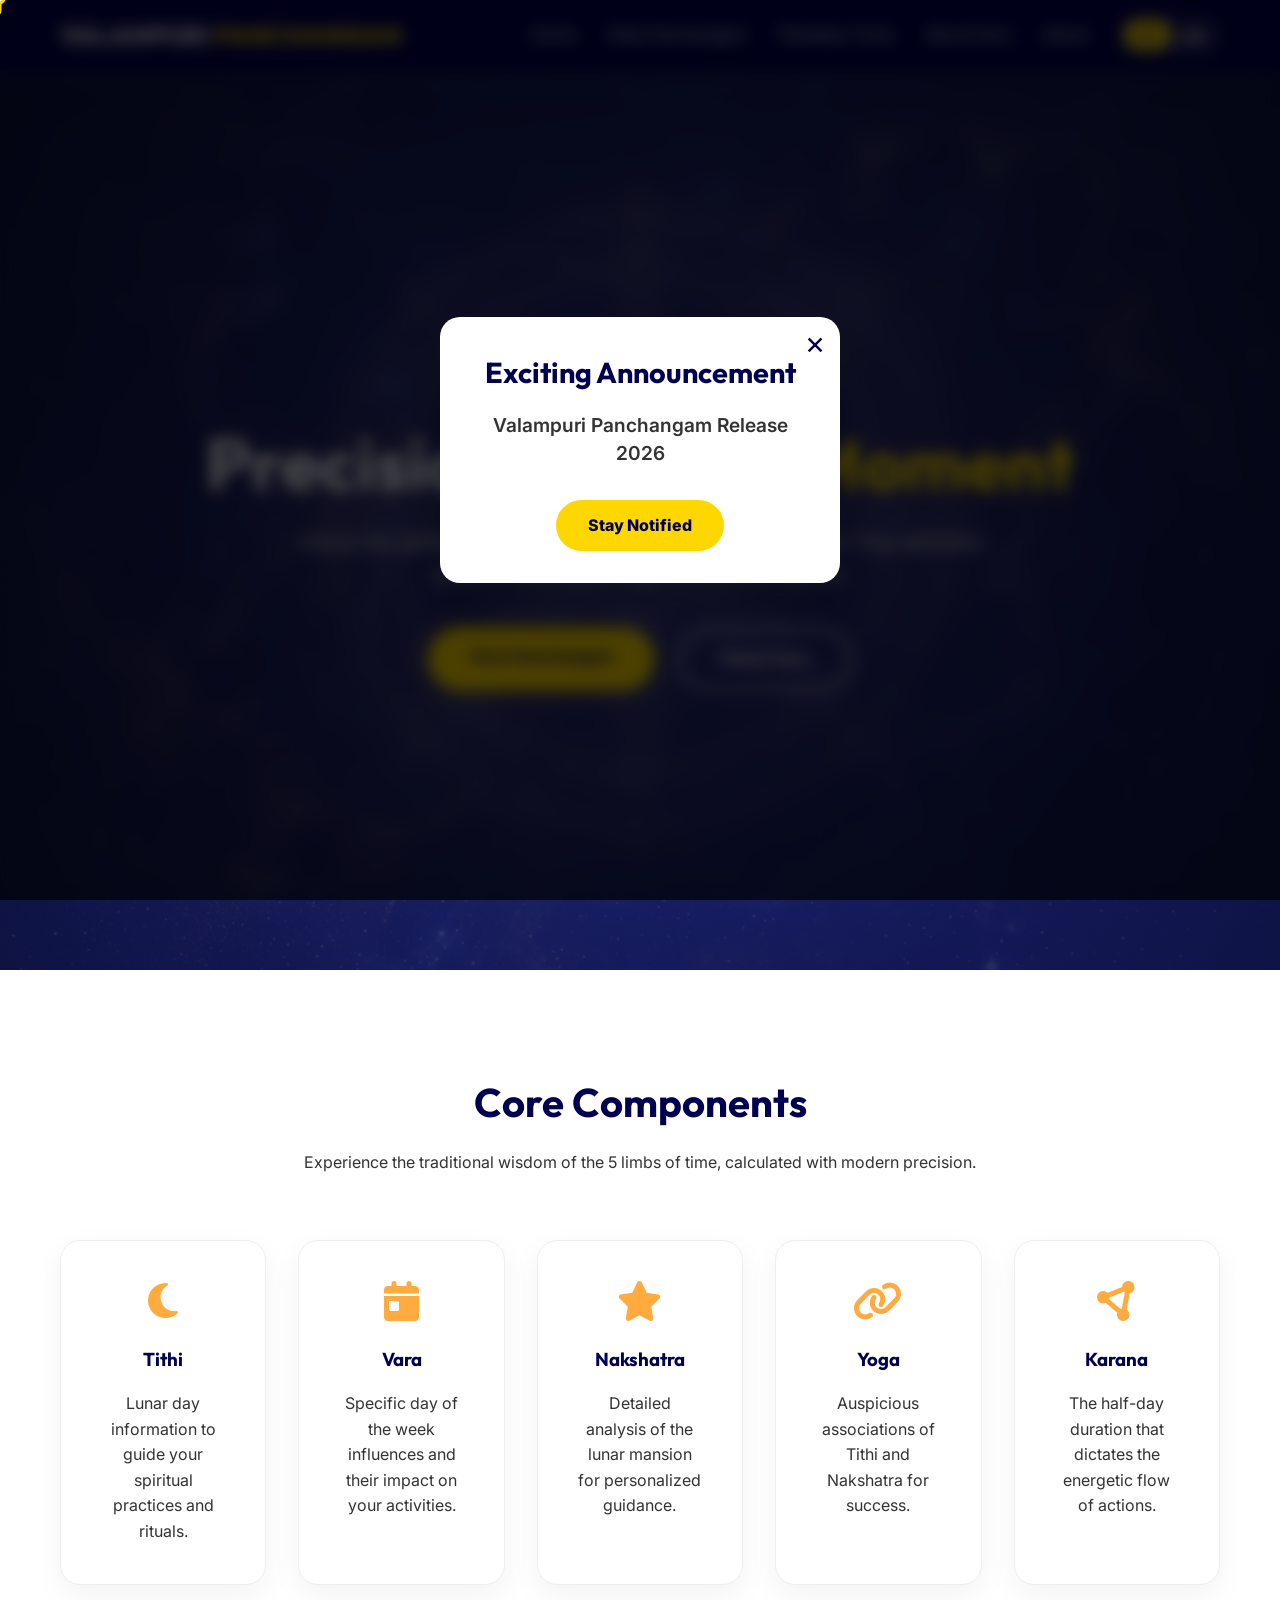
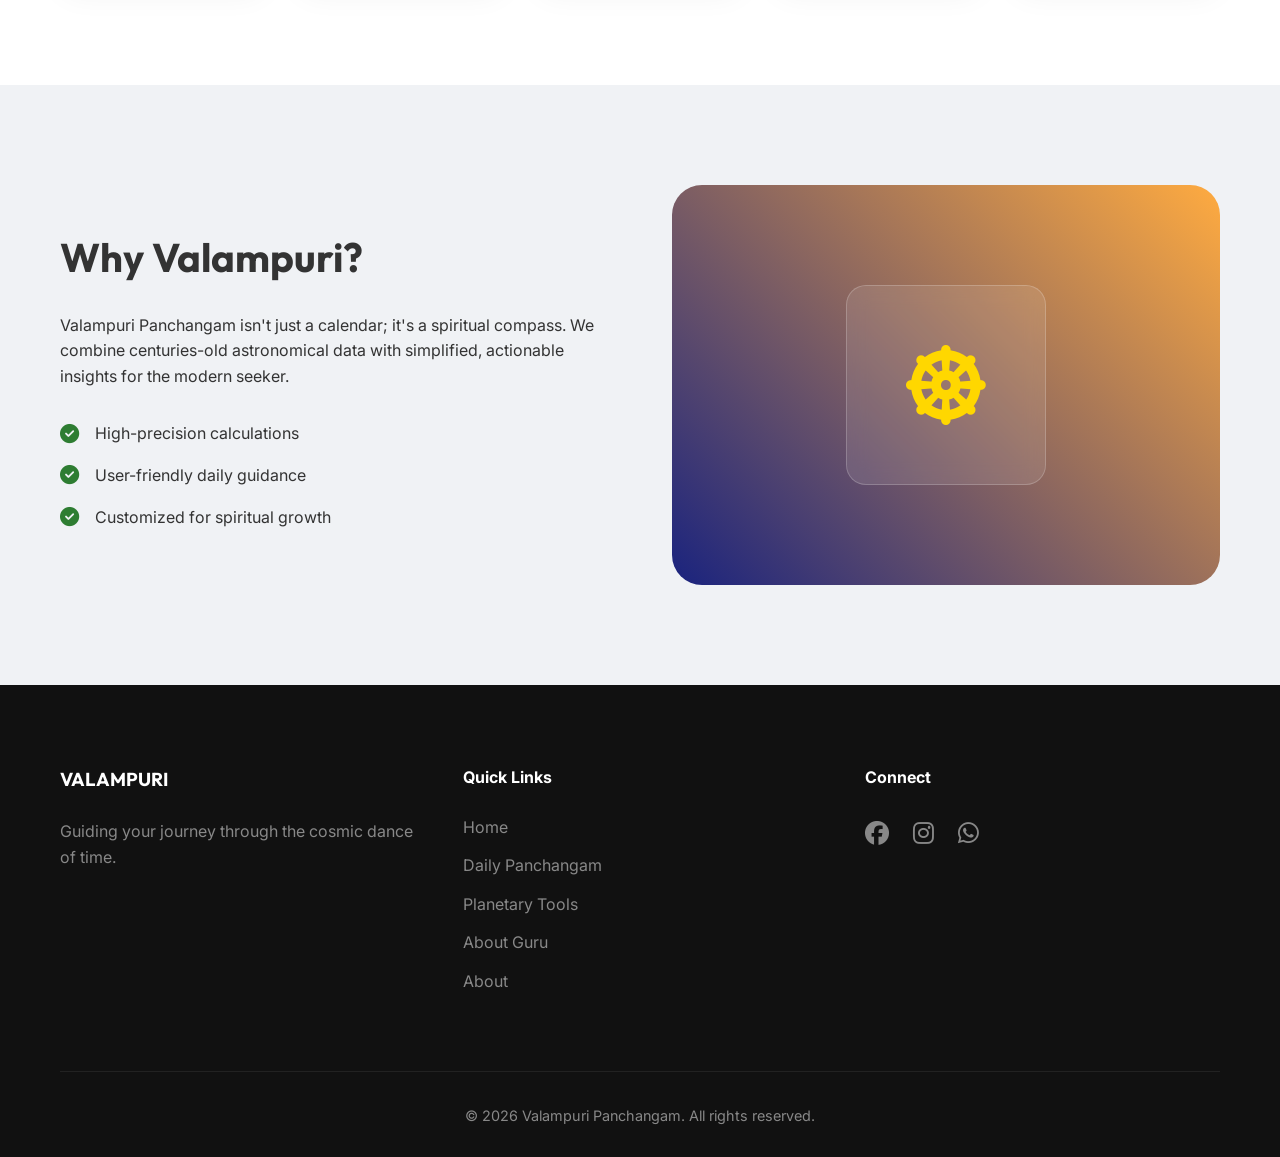
==== index.html @ 5caefc54 "Finalized custom Ganesh cursor and added dedicated Guru section with navigation updates" ====
<!DOCTYPE html>
<html lang="en">

<head>
    <meta charset="UTF-8">
    <meta name="viewport" content="width=device-width, initial-scale=1.0">
    <title>Valampuri Panchangam | Cosmic Guidance & Daily Wisdom</title>
    <meta name="description"
        content="Elevate your life with Valampuri Panchangam. Discover precise Tithi, Nakshatra, and spiritual timing for success and harmony.">
    <!-- Google Fonts -->
    <link rel="preconnect" href="https://fonts.googleapis.com">
    <link rel="preconnect" href="https://fonts.gstatic.com" crossorigin>
    <link
        href="https://fonts.googleapis.com/css2?family=Inter:wght@300;400;600&family=Outfit:wght@400;600;800&display=swap"
        rel="stylesheet">
    <!-- Custom CSS -->
    <link rel="stylesheet" href="style.css">
    <!-- Font Awesome for Icons -->
    <link rel="stylesheet" href="https://cdnjs.cloudflare.com/ajax/libs/font-awesome/6.4.0/css/all.min.css">
</head>

<body>
    <header>
        <nav class="container">
            <div class="logo">VALAMPURI <span>PANCHANGAM</span></div>
            <ul class="nav-links">
                <li><a href="index.html#home" data-i18n="nav_home">Home</a></li>
                <li><a href="panchangam.html" data-i18n="nav_panchangam">Daily Panchangam</a></li>
                <li><a href="tools.html" data-i18n="nav_tools">Planetary Tools</a></li>
                <li><a href="guru.html" data-i18n="nav_guru">About Guru</a></li>
                <li><a href="about.html" data-i18n="nav_about">About</a></li>
                <li>
                    <div class="lang-toggle" id="langToggle">
                        <span class="lang-opt" data-lang="en">EN</span>
                        <span class="lang-opt" data-lang="ta">தமிழ்</span>
                        <div class="lang-slider"></div>
                    </div>
                </li>
            </ul>
            <div class="menu-toggle"><i class="fas fa-bars"></i></div>
        </nav>
    </header>

    <main>
        <section id="home" class="hero">
            <div class="hero-overlay"></div>
            <div class="container hero-content">
                <span class="badge" data-i18n="hero_badge">Daily Planetary Guidance</span>
                <h1 data-i18n="hero_title">Precision in Every <span class="highlight">Moment</span></h1>
                <p data-i18n="hero_desc">Unlock the spiritual power of time with Valampuri Panchangam. Your definitive
                    guide to daily cosmic
                    alignment and prosperity.</p>
                <div class="hero-btns">
                    <a href="panchangam.html" class="btn-glow" data-i18n="btn_panchangam">View Panchangam</a>
                    <a href="guru.html" class="btn-outline" data-i18n="nav_guru">About Guru</a>
                </div>
            </div>
        </section>

        <section id="features" class="features reveal">
            <div class="container">
                <div class="section-header">
                    <h2 data-i18n="features_title">Core Components</h2>
                    <p data-i18n="features_desc">Experience the traditional wisdom of the 5 limbs of time, calculated
                        with modern precision.</p>
                </div>
                <div class="feature-grid">
                    <div class="feature-card">
                        <i class="fas fa-moon"></i>
                        <h3 data-i18n="tithi">Tithi</h3>
                        <p data-i18n="tithi_desc">Lunar day information to guide your spiritual practices and rituals.
                        </p>
                    </div>
                    <div class="feature-card">
                        <i class="fas fa-calendar-day"></i>
                        <h3 data-i18n="vara">Vara</h3>
                        <p data-i18n="vara_desc">Specific day of the week influences and their impact on your
                            activities.</p>
                    </div>
                    <div class="feature-card">
                        <i class="fas fa-star"></i>
                        <h3 data-i18n="nakshatra">Nakshatra</h3>
                        <p data-i18n="nakshatra_desc">Detailed analysis of the lunar mansion for personalized guidance.
                        </p>
                    </div>
                    <div class="feature-card">
                        <i class="fas fa-link"></i>
                        <h3 data-i18n="yoga">Yoga</h3>
                        <p data-i18n="yoga_desc">Auspicious associations of Tithi and Nakshatra for success.</p>
                    </div>
                    <div class="feature-card">
                        <i class="fas fa-circle-nodes"></i>
                        <h3 data-i18n="karana">Karana</h3>
                        <p data-i18n="karana_desc">The half-day duration that dictates the energetic flow of actions.
                        </p>
                    </div>
                </div>
            </div>
        </section>

        <section id="about" class="about reveal">
            <div class="container about-flex">
                <div class="about-text">
                    <h2 data-i18n="about_title">Why Valampuri?</h2>
                    <p data-i18n="about_desc">Valampuri Panchangam isn't just a calendar; it's a spiritual compass. We
                        combine centuries-old
                        astronomical data with simplified, actionable insights for the modern seeker.</p>
                    <ul class="check-list">
                        <li><i class="fas fa-check-circle"></i> <span data-i18n="about_point1">High-precision
                                calculations</span></li>
                        <li><i class="fas fa-check-circle"></i> <span data-i18n="about_point2">User-friendly daily
                                guidance</span></li>
                        <li><i class="fas fa-check-circle"></i> <span data-i18n="about_point3">Customized for spiritual
                                growth</span></li>
                    </ul>
                </div>
                <div class="about-image">
                    <!-- Placeholder for spiritual asset or generated image -->
                    <div class="image-glass">
                        <i class="fas fa-dharmachakra"></i>
                    </div>
                </div>
            </div>
        </section>

    </main>

    <footer>
        <div class="container">
            <div class="footer-grid">
                <div class="footer-brand">
                    <h3 data-i18n="footer_brand">VALAMPURI</h3>
                    <p data-i18n="footer_desc">Guiding your journey through the cosmic dance of time.</p>
                </div>
                <div class="footer-links">
                    <h4 data-i18n="footer_links_title">Quick Links</h4>
                    <ul>
                        <li><a href="#home" data-i18n="nav_home">Home</a></li>
                        <li><a href="panchangam.html" data-i18n="nav_panchangam">Daily Panchangam</a></li>
                        <li><a href="tools.html" data-i18n="nav_tools">Planetary Tools</a></li>
                        <li><a href="guru.html" data-i18n="nav_guru">About Guru</a></li>
                        <li><a href="about.html" data-i18n="nav_about">About</a></li>
                    </ul>
                </div>
                <div class="footer-contact">
                    <h4 data-i18n="footer_connect">Connect</h4>
                    <div class="social-icons">
                        <a href="#"><i class="fab fa-facebook"></i></a>
                        <a href="#"><i class="fab fa-instagram"></i></a>
                        <a href="#"><i class="fab fa-whatsapp"></i></a>
                    </div>
                </div>
            </div>
            <div class="footer-bottom">
                <p>&copy; 2026 Valampuri Panchangam. All rights reserved.</p>
            </div>
        </div>
    </footer>

    <div class="popup-overlay" id="popupOverlay">
        <div class="popup-content">
            <span class="popup-close" id="popupClose">&times;</span>
            <h2 class="popup-title" data-i18n="popup_title">முக்கிய அறிவிப்பு</h2>
            <p class="popup-text" data-i18n="popup_text">வலம்புரி பஞ்சாங்கம் 2026 வெளியீடு</p>
            <a href="#" class="popup-btn" id="popupBtn" data-i18n="popup_btn">மேலும் அறிய</a>
        </div>
    </div>

    <script src="cursor.js" defer></script>
    <script>
        // Popup Logic
        const popupOverlay = document.getElementById('popupOverlay');
        const popupClose = document.getElementById('popupClose');
        const popupBtn = document.getElementById('popupBtn');

        function showPopup() {
            // Check if shown this session
            if (!sessionStorage.getItem('valampuri_popup_shown')) {
                setTimeout(() => {
                    popupOverlay.classList.add('active');
                    document.body.style.overflow = 'hidden';
                }, 1000);
            }
        }

        function closePopup() {
            popupOverlay.classList.remove('active');
            document.body.style.overflow = '';
            sessionStorage.setItem('valampuri_popup_shown', 'true');
        }

        popupClose.addEventListener('click', closePopup);
        popupBtn.addEventListener('click', (e) => {
            e.preventDefault();
            closePopup();
        });

        popupOverlay.addEventListener('click', (e) => {
            if (e.target === popupOverlay) closePopup();
        });

        // Initialize Popup
        window.addEventListener('load', showPopup);

        const translations = {
            en: {
                nav_home: "Home",
                nav_features: "Features",
                nav_tools: "Planetary Tools",
                nav_guru: "About Guru",
                nav_about: "About",
                nav_panchangam: "Daily Panchangam",
                hero_badge: "Daily Planetary Guidance",
                hero_title: "Precision in Every <span class='highlight'>Moment</span>",
                hero_desc: "Unlock the spiritual power of time with Valampuri Panchangam. Your definitive guide to daily cosmic alignment and prosperity.",
                btn_panchangam: "View Panchangam",
                btn_learn: "Learn More",
                features_title: "Core Components",
                features_desc: "Experience the traditional wisdom of the 5 limbs of time, calculated with modern precision.",
                tithi: "Tithi",
                tithi_desc: "Lunar day information to guide your spiritual practices and rituals.",
                vara: "Vara",
                vara_desc: "Specific day of the week influences and their impact on your activities.",
                nakshatra: "Nakshatra",
                nakshatra_desc: "Detailed analysis of the lunar mansion for personalized guidance.",
                yoga: "Yoga",
                yoga_desc: "Auspicious associations of Tithi and Nakshatra for success.",
                karana: "Karana",
                karana_desc: "The half-day duration that dictates the energetic flow of actions.",
                about_title: "Why Valampuri?",
                about_desc: "Valampuri Panchangam isn't just a calendar; it's a spiritual compass. We combine centuries-old astronomical data with simplified, actionable insights for the modern seeker.",
                about_point1: "High-precision calculations",
                about_point2: "User-friendly daily guidance",
                about_point3: "Customized for spiritual growth",
                release_title: "The Grand Release",
                release_desc: "Join the thousands waiting for the most accurate Panchangam of 2026.",
                release_date: "Coming to you in Spring 2026",
                notify_placeholder: "Enter your email for early access",
                btn_notify: "Notify Me",
                footer_brand: "VALAMPURI",
                footer_desc: "Guiding your journey through the cosmic dance of time.",
                footer_links_title: "Quick Links",
                footer_connect: "Connect",
                popup_title: "Exciting Announcement",
                popup_text: "Valampuri Panchangam Release 2026",
                popup_btn: "Stay Notified"
            },
            ta: {
                nav_home: "முகப்பு",
                nav_features: "அம்சங்கள்",
                nav_panchangam: "நித்ய பஞ்சாங்கம்",
                nav_tools: "கோள் கருவிகள்",
                nav_guru: "குருவைப் பற்றி",
                nav_about: "எங்களைப் பற்றி",
                hero_badge: "தினசரி கோள் வழிகாட்டுதல்",
                hero_title: "ஒவ்வொரு <span class='highlight'>நொடியும்</span> துல்லியம்",
                hero_desc: "வலம்புரி பஞ்சாங்கத்தின் மூலம் காலத்தின் ஆன்மீக சக்தியைத் திறக்கவும். தினசரி பிரபஞ்ச சீரமைப்பு மற்றும் செழுமைக்கான உங்களுக்கான வழிகாட்டி.",
                btn_panchangam: "பஞ்சாங்கம் பார்க்க",
                btn_learn: "மேலும் அறிக",
                features_title: "முக்கிய கூறுகள்",
                features_desc: "காலத்தின் 5 அங்கங்களின் பாரம்பரிய ஞானத்தை நவீன துல்லியத்துடன் அனுபவிக்கவும்.",
                tithi: "திதி",
                tithi_desc: "உங்கள் ஆன்மீக நடைமுறைகள் மற்றும் சடங்குகளை வழிநடத்த சந்திர நாள் தகவல்.",
                vara: "வார",
                vara_desc: "வாரத்தின் குறிப்பிட்ட நாள் தாக்கங்கள் மற்றும் உங்கள் செயல்பாடுகளில் அவற்றின் தாக்கம்.",
                nakshatra: "நட்சத்திரம்",
                nakshatra_desc: "தனிப்பயனாக்கப்பட்ட வழிகாட்டுதலுக்காக சந்திர மாளிகையின் விரிவான பகுப்பாய்வு.",
                yoga: "யோகம்",
                yoga_desc: "வெற்றிக்கான திதி மற்றும் நட்சத்திரத்தின் மங்களகரமான சேர்க்கைகள்.",
                karana: "கரணம்",
                karana_desc: "செயல்களின் ஆற்றல் ஓட்டத்தை ஆணையிடும் அரை நாள் காலம்.",
                about_title: "ஏன் வலம்புரி?",
                about_desc: "வலம்புரி பஞ்சாங்கம் என்பது ஒரு காலண்டர் மட்டுமல்ல; அது ஒரு ஆன்மீக திசைகாட்டி. நவீன தேடுபவருக்கான எளிய மற்றும் செயல்பாட்டு நுண்ணறிவுடன் பல நூற்றாண்டுகள் பழமையான வானியல் தரவை நாங்கள் இணைக்கிறோம்.",
                about_point1: "உயர் துல்லியமான கணக்கீடுகள்",
                about_point2: "பயன்படுத்த எளிதான தினசரி வழிகாட்டுதல்",
                about_point3: "ஆன்மீக வளர்ச்சிக்காக வடிவமைக்கப்பட்டது",
                release_title: "பெரிய வெளியீடு",
                release_desc: "2026-ன் மிகவும் துல்லியமான பஞ்சாங்கத்திற்காகக் காத்திருக்கும் ஆயிரக்கணக்கானோருடன் சேருங்கள்.",
                release_date: "2026 வசந்த காலத்தில் உங்களிடம் வருகிறது",
                notify_placeholder: "முன்கூட்டியே அணுக உங்கள் மின்னஞ்சலை உள்ளிடவும்",
                btn_notify: "எனக்கு அறிவிக்கவும்",
                footer_brand: "வலம்புரி",
                footer_desc: "காலத்தின் பிரபஞ்ச நடனத்தின் மூலம் உங்கள் பயணத்தை வழிநடத்துகிறது.",
                footer_links_title: "விரைவான இணைப்புகள்",
                footer_connect: "இணைக்கவும்",
                popup_title: "உற்சாகமான அறிவிப்பு",
                popup_text: "வலம்புரி பஞ்சாங்கம் 2026 வெளியீடு",
                popup_btn: "தொடர்ந்து இணைந்திருக்க"
            }
        };


        const langToggle = document.querySelector('#langToggle');
        const langOpts = document.querySelectorAll('.lang-opt');

        function updateLanguage(lang) {
            document.querySelectorAll('[data-i18n]').forEach(el => {
                const key = el.getAttribute('data-i18n');
                if (translations[lang] && translations[lang][key]) {
                    el.innerHTML = translations[lang][key];
                }
            });

            document.querySelectorAll('[data-i18n-placeholder]').forEach(el => {
                const key = el.getAttribute('data-i18n-placeholder');
                if (translations[lang] && translations[lang][key]) {
                    el.placeholder = translations[lang][key];
                }
            });

            // Update Toggle UI
            langToggle.classList.toggle('active', lang === 'ta');
            langOpts.forEach(opt => opt.classList.toggle('active', opt.dataset.lang === lang));

            localStorage.setItem('valampuri_lang', lang);
        }

        langToggle.addEventListener('click', () => {
            const currentLang = localStorage.getItem('valampuri_lang') || 'en';
            const nextLang = currentLang === 'en' ? 'ta' : 'en';
            updateLanguage(nextLang);
        });

        // Initialize Language
        const savedLang = localStorage.getItem('valampuri_lang') || 'en';
        updateLanguage(savedLang);

        // Mobile Menu Toggle
        const menuToggle = document.querySelector('.menu-toggle');
        const navLinks = document.querySelector('.nav-links');

        menuToggle.addEventListener('click', () => {
            navLinks.classList.toggle('active');
        });

        // Scroll Reveal Observer
        const observerOptions = {
            threshold: 0.1
        };

        const observer = new IntersectionObserver((entries) => {
            entries.forEach(entry => {
                if (entry.isIntersecting) {
                    entry.target.classList.add('active');
                }
            });
        }, observerOptions);

        document.querySelectorAll('.reveal').forEach(el => observer.observe(el));

        // Smooth Scrolling
        document.querySelectorAll('a[href^="#"]').forEach(anchor => {
            anchor.addEventListener('click', function (e) {
                e.preventDefault();
                const target = document.querySelector(this.getAttribute('href'));
                if (target) {
                    navLinks.classList.remove('active');
                    target.scrollIntoView({
                        behavior: 'smooth'
                    });
                }
            });
        });
    </script>
</body>

</html>
---- style.css ----
:root {
    --primary: #1a237e;
    --primary-light: #534bae;
    --primary-dark: #000051;
    --secondary: #ffd700;
    --accent: #ffab40;
    --text-main: #333;
    --text-light: #f4f4f4;
    --white: #ffffff;
    --glass: rgba(255, 255, 255, 0.1);
    --glass-border: rgba(255, 255, 255, 0.2);
    --shadow: 0 8px 32px 0 rgba(31, 38, 135, 0.15);
}

* {
    margin: 0;
    padding: 0;
    box-sizing: border-box;
}

body {
    font-family: 'Inter', sans-serif;
    line-height: 1.6;
    color: var(--text-main);
    background-color: #f8f9fa;
    overflow-x: hidden;
    cursor: default;
    /* Fallback */
}

/* Custom Cursor Styles */
.cursor-dot,
.cursor-outline {
    pointer-events: none;
    position: fixed;
    top: 0;
    left: 0;
    transform: translate(-50%, -50%);
    z-index: 9999;
    transition: opacity 0.3s ease-in-out, transform 0.3s ease-out;
}

.cursor-dot {
    width: 6px;
    height: 6px;
    background-color: #ffffff;
    border-radius: 50%;
    box-shadow: 0 0 5px rgba(255, 255, 255, 0.8);
}

.cursor-outline {
    width: 44px;
    height: 44px;
    background-image: url('data:image/svg+xml;utf8,<svg xmlns="http://www.w3.org/2000/svg" width="44" height="44" viewBox="0 0 32 32"><path d="M12 11C12 7 14 4 16 4C18 4 20 7 20 11C20 15 18 18 16 18C16 18 16 21 16 23C16 27 12 28 10 28C8 28 7 26 7 24" stroke="%23ffd700" stroke-width="2.2" stroke-linecap="round" fill="none"/><path d="M20 9Q25 7 25 12Q25 15 20 14" stroke="%23ffd700" stroke-width="2" stroke-linecap="round" fill="none"/><path d="M12 9Q7 7 7 12Q7 15 12 14" stroke="%23ffd700" stroke-width="2" stroke-linecap="round" fill="none"/><circle cx="16" cy="10" r="1.2" fill="%23ffd700"/></svg>');
    background-size: contain;
    background-repeat: no-repeat;
    opacity: 1;
    display: flex;
    align-items: center;
    justify-content: center;
    pointer-events: none;
}

.cursor-star {
    width: 10px;
    height: 10px;
    background-color: var(--secondary);
    /* Premium Yellow */
    clip-path: polygon(50% 0%, 61% 39%, 100% 50%, 61% 61%, 50% 100%, 39% 61%, 0% 50%, 39% 39%);
    position: absolute;
    top: 10px;
    /* Positioned at the standard 'Third Eye' / Forehead area */
    left: 17px;
    animation: rotateStar 1.5s linear infinite;
}

@keyframes rotateStar {
    0% {
        transform: rotate(0deg);
    }

    100% {
        transform: rotate(360deg);
    }
}

/* Hidden on mobile/touch */
@media (hover: none) and (pointer: coarse) {

    .cursor-dot,
    .cursor-outline {
        display: none;
    }
}

body.cursor-hidden .cursor-dot,
body.cursor-hidden .cursor-outline {
    opacity: 0;
}

h1,
h2,
h3,
.logo {
    font-family: 'Outfit', sans-serif;
}

.container {
    max-width: 1200px;
    margin: 0 auto;
    padding: 0 20px;
}

/* Header & Nav */
header {
    background: var(--primary-dark);
    padding: 1rem 0;
    position: sticky;
    top: 0;
    z-index: 1000;
    box-shadow: var(--shadow);
}

nav {
    display: flex;
    justify-content: space-between;
    align-items: center;
}

.logo {
    color: var(--white);
    font-size: 1.5rem;
    font-weight: 800;
    letter-spacing: 1px;
}

.logo span {
    color: var(--secondary);
}

.nav-links {
    display: flex;
    list-style: none;
    gap: 2rem;
    align-items: center;
}

.nav-links a {
    color: var(--white);
    text-decoration: none;
    font-weight: 400;
    transition: color 0.3s;
}

.nav-links a:hover {
    color: var(--secondary);
}

.btn-primary {
    background: var(--accent);
    color: var(--white) !important;
    padding: 0.6rem 1.2rem;
    border-radius: 50px;
    font-weight: 600;
}

.menu-toggle {
    display: none;
    color: var(--white);
    font-size: 1.5rem;
}

/* Hero Section */
.hero {
    height: 90vh;
    background: linear-gradient(135deg, rgba(26, 35, 126, 0.8) 0%, rgba(26, 35, 126, 0.9) 100%), url('hero-bg.png');
    background-size: cover;
    background-position: center;
    position: relative;
    display: flex;
    align-items: center;
    color: var(--white);
    overflow: hidden;
    min-height: 100vh;
}

/* Scroll Reveal Classes */
.reveal {
    opacity: 0;
    transform: translateY(30px);
    transition: all 0.8s ease-out;
}

.reveal.active {
    opacity: 1;
    transform: translateY(0);
}


.hero-overlay {
    position: absolute;
    top: 0;
    left: 0;
    width: 100%;
    height: 100%;
    background: radial-gradient(circle at center, transparent 0%, rgba(0, 0, 0, 0.4) 100%);
}

.hero-content {
    position: relative;
    z-index: 1;
    text-align: center;
}

/* Modern Language Toggle */
.lang-toggle {
    display: flex;
    background: var(--glass);
    border: 1px solid var(--glass-border);
    border-radius: 50px;
    padding: 3px;
    position: relative;
    cursor: pointer;
    width: 100px;
    height: 38px;
    backdrop-filter: blur(10px);
    user-select: none;
}

.lang-opt {
    flex: 1;
    text-align: center;
    font-size: 0.8rem;
    font-weight: 700;
    color: var(--white);
    position: relative;
    z-index: 2;
    transition: color 0.3s;
    line-height: 32px;
}

.lang-opt.active {
    color: var(--primary-dark);
}

.lang-slider {
    position: absolute;
    top: 3px;
    left: 3px;
    width: 47px;
    height: 30px;
    background: var(--secondary);
    border-radius: 50px;
    z-index: 1;
    transition: transform 0.3s cubic-bezier(0.4, 0, 0.2, 1);
}

.lang-toggle.active .lang-slider {
    transform: translateX(47px);
}

.badge {
    background: var(--glass);
    border: 1px solid var(--glass-border);
    padding: 0.5rem 1rem;
    border-radius: 20px;
    font-size: 0.9rem;
    backdrop-filter: blur(4px);
    margin-bottom: 2rem;
    display: inline-block;
}

.hero h1 {
    font-size: clamp(2.5rem, 8vw, 4.5rem);
    margin-bottom: 1.5rem;
    line-height: 1.1;
}

.highlight {
    color: var(--secondary);
}

.hero p {
    font-size: 1.2rem;
    max-width: 700px;
    margin: 0 auto 2.5rem;
    opacity: 0.9;
}

.hero-btns {
    display: flex;
    gap: 1.5rem;
    justify-content: center;
}

.btn-glow {
    background: var(--secondary);
    color: var(--primary-dark);
    padding: 1rem 2.5rem;
    border-radius: 50px;
    text-decoration: none;
    font-weight: 800;
    box-shadow: 0 0 20px rgba(255, 215, 0, 0.4);
    transition: transform 0.3s, box-shadow 0.3s;
}

.btn-glow:hover {
    transform: translateY(-3px);
    box-shadow: 0 0 30px rgba(255, 215, 0, 0.6);
}

.btn-outline {
    border: 2px solid var(--white);
    color: var(--white);
    padding: 1rem 2.5rem;
    border-radius: 50px;
    text-decoration: none;
    font-weight: 600;
    transition: background 0.3s, color 0.3s;
}

.btn-outline:hover {
    background: var(--white);
    color: var(--primary-dark);
}

/* Features Section */
.features {
    padding: 100px 0;
    background: #fff;
}

.section-header {
    text-align: center;
    margin-bottom: 4rem;
}

.section-header h2 {
    font-size: 2.5rem;
    color: var(--primary-dark);
    margin-bottom: 1rem;
}

.feature-grid {
    display: grid;
    grid-template-columns: repeat(auto-fit, minmax(200px, 1fr));
    gap: 2rem;
}

.feature-card {
    background: #fff;
    padding: 2.5rem;
    border-radius: 20px;
    text-align: center;
    box-shadow: 0 10px 30px rgba(0, 0, 0, 0.05);
    transition: transform 0.3s;
    border: 1px solid #eee;
}

.feature-card:hover {
    transform: translateY(-10px);
}

.feature-card i {
    font-size: 2.5rem;
    color: var(--accent);
    margin-bottom: 1.5rem;
}

.feature-card h3 {
    margin-bottom: 1rem;
    color: var(--primary-dark);
}

/* About Section */
.about {
    padding: 100px 0;
    background: #f0f2f5;
}

.about-flex {
    display: flex;
    align-items: center;
    gap: 4rem;
}

.about-text {
    flex: 1;
}

.about-text h2 {
    font-size: 2.5rem;
    margin-bottom: 1.5rem;
}

.check-list {
    list-style: none;
    margin-top: 2rem;
}

.check-list li {
    margin-bottom: 1rem;
    display: flex;
    align-items: center;
    gap: 1rem;
}

.check-list i {
    color: #2e7d32;
    font-size: 1.2rem;
}

.about-image {
    flex: 1;
    height: 400px;
    background: linear-gradient(45deg, var(--primary), var(--accent));
    border-radius: 30px;
    display: flex;
    align-items: center;
    justify-content: center;
    position: relative;
}

.image-glass {
    width: 200px;
    height: 200px;
    background: rgba(255, 255, 255, 0.1);
    backdrop-filter: blur(10px);
    border: 1px solid rgba(255, 255, 255, 0.2);
    border-radius: 20px;
    display: flex;
    align-items: center;
    justify-content: center;
}

.image-glass i {
    font-size: 5rem;
    color: var(--secondary);
    animation: rotate 20s linear infinite;
}

@keyframes rotate {
    from {
        transform: rotate(0deg);
    }

    to {
        transform: rotate(360deg);
    }
}

/* Release Section */

/* Tools Page Specifics */
.tools-hero {
    padding: 120px 0 80px;
    background: linear-gradient(135deg, var(--primary-dark) 0%, var(--primary) 100%);
    color: var(--white);
    text-align: center;
}

.transit-grid {
    display: grid;
    grid-template-columns: repeat(auto-fit, minmax(250px, 1fr));
    gap: 2rem;
    padding: 80px 20px;
}

.planet-card {
    background: var(--white);
    padding: 3rem 2rem;
    border-radius: 25px;
    text-align: center;
    box-shadow: var(--shadow);
    border: 1px solid #eee;
    transition: transform 0.3s;
}

.planet-card:hover {
    transform: scale(1.05);
}

.planet-card i {
    font-size: 3rem;
    color: var(--accent);
    margin-bottom: 1.5rem;
}

.planet-card h3 {
    margin-bottom: 1rem;
    color: var(--primary-dark);
}

.planet-card p {
    font-size: 0.95rem;
    color: #666;
}

.data-section {
    padding-bottom: 100px;
}

.table-container {
    overflow-x: auto;
    width: 100%;
    margin-top: 3rem;
    background: #fff;
    border-radius: 20px;
    box-shadow: var(--shadow);
}

.transit-table {
    width: 100%;
    border-collapse: collapse;
}

.transit-table th,
.transit-table td {
    padding: 1.5rem;
    text-align: left;
    border-bottom: 1px solid #eee;
}

.transit-table th {
    background: var(--primary-dark);
    color: var(--white);
    font-weight: 600;
}

.transit-table tr:hover {
    background: #fcfcfc;
}

.selector-box {
    margin-top: 50px;
    background: var(--white);
    padding: 2rem;
    border-radius: 20px;
    box-shadow: var(--shadow);
    display: flex;
    align-items: center;
    justify-content: center;
    gap: 2rem;
    border: 1px solid #eee;
}

.selector-box label {
    font-weight: 600;
    color: var(--primary-dark);
}

.data-select {
    padding: 0.8rem 1.5rem;
    border-radius: 50px;
    border: 1px solid #ddd;
    outline: none;
    font-family: inherit;
    font-size: 1rem;
    min-width: 200px;
    cursor: pointer;
    transition: border-color 0.3s;
}

.data-select:focus {
    border-color: var(--accent);
}

@media (max-width: 600px) {

    .transit-table th,
    .transit-table td {
        padding: 0.8rem 0.5rem;
        font-size: 0.8rem;
    }

    .transit-table th:nth-child(1),
    .transit-table td:nth-child(1) {
        width: 25%;
    }

    .transit-table th:nth-child(2),
    .transit-table td:nth-child(2) {
        width: 30%;
    }

    .transit-table th:nth-child(3),
    .transit-table td:nth-child(3) {
        width: 25%;
    }

    .transit-table th:nth-child(4),
    .transit-table td:nth-child(4) {
        width: 20%;
    }
}

/* Footer */
footer {
    background: #111;
    color: #888;
    padding: 80px 0 30px;
}

.footer-grid {
    display: grid;
    grid-template-columns: repeat(auto-fit, minmax(250px, 1fr));
    gap: 3rem;
    margin-bottom: 4rem;
}

.footer-brand h3 {
    color: var(--white);
    margin-bottom: 1.5rem;
}

.footer-links h4,
.footer-contact h4 {
    color: var(--white);
    margin-bottom: 1.5rem;
}

.footer-links ul {
    list-style: none;
}

.footer-links li {
    margin-bottom: 0.8rem;
}

.footer-links a {
    color: #888;
    text-decoration: none;
    transition: color 0.3s;
}

.footer-links a:hover {
    color: var(--secondary);
}

.social-icons {
    display: flex;
    gap: 1.5rem;
    font-size: 1.5rem;
}

.social-icons a {
    color: #888;
    transition: color 0.3s;
}

.social-icons a:hover {
    color: var(--white);
}

.footer-bottom {
    border-top: 1px solid #222;
    padding-top: 2rem;
    text-align: center;
    font-size: 0.9rem;
}

/* Mobile Responsiveness */
@media (max-width: 768px) {
    .nav-links {
        display: none;
        flex-direction: column;
        position: absolute;
        top: 100%;
        left: 0;
        width: 100%;
        background: var(--primary-dark);
        padding: 2rem;
        gap: 1.5rem;
    }

    .nav-links.active {
        display: flex;
    }

    .menu-toggle {
        display: block;
        cursor: pointer;
    }

    .about-flex {
        flex-direction: column;
    }

    .notify-form {
        flex-direction: column;
    }

    .notify-form button {
        width: 100%;
    }
}

/* Popup Overlay */
.popup-overlay {
    position: fixed;
    top: 0;
    left: 0;
    width: 100%;
    height: 100%;
    background: rgba(0, 0, 0, 0.7);
    backdrop-filter: blur(8px);
    z-index: 2000;
    display: none;
    /* Hidden by default */
    align-items: center;
    justify-content: center;
    opacity: 0;
    transition: opacity 0.5s ease;
}

.popup-overlay.active {
    display: flex;
    opacity: 1;
}

.popup-content {
    position: relative;
    background: var(--white);
    border: none;
    padding: 2rem;
    border-radius: 20px;
    max-width: 400px;
    width: 90%;
    text-align: center;
    box-shadow: 0 20px 40px rgba(0, 0, 0, 0.2);
    transform: scale(0.8);
    transition: transform 0.5s cubic-bezier(0.34, 1.56, 0.64, 1);
    color: var(--text-main);
}

.popup-overlay.active .popup-content {
    transform: scale(1);
}

.popup-image {
    width: 100%;
    height: auto;
    border-radius: 15px;
    margin-bottom: 1.2rem;
    box-shadow: 0 5px 15px rgba(0, 0, 0, 0.3);
}

.popup-close {
    position: absolute;
    top: 10px;
    right: 15px;
    font-size: 2rem;
    color: var(--primary-dark);
    cursor: pointer;
    transition: transform 0.3s;
    line-height: 1;
    z-index: 10;
}

.popup-close:hover {
    transform: scale(1.1);
}

.popup-title {
    font-size: 1.8rem;
    margin-bottom: 1rem;
    color: var(--primary-dark);
}

.popup-text {
    font-size: 1.2rem;
    line-height: 1.5;
    margin-bottom: 2rem;
    color: var(--text-main);
    font-weight: 600;
}

.popup-btn {
    display: inline-block;
    background: var(--secondary);
    color: var(--primary-dark);
    padding: 0.8rem 2rem;
    border-radius: 50px;
    text-decoration: none;
    font-weight: 800;
    cursor: pointer;
    transition: transform 0.3s;
}

.popup-btn:hover {
    transform: translateY(-2px);
}

@media (max-width: 480px) {
    .popup-content {
        padding: 1.5rem;
    }

    .popup-title {
        font-size: 1.5rem;
    }
}
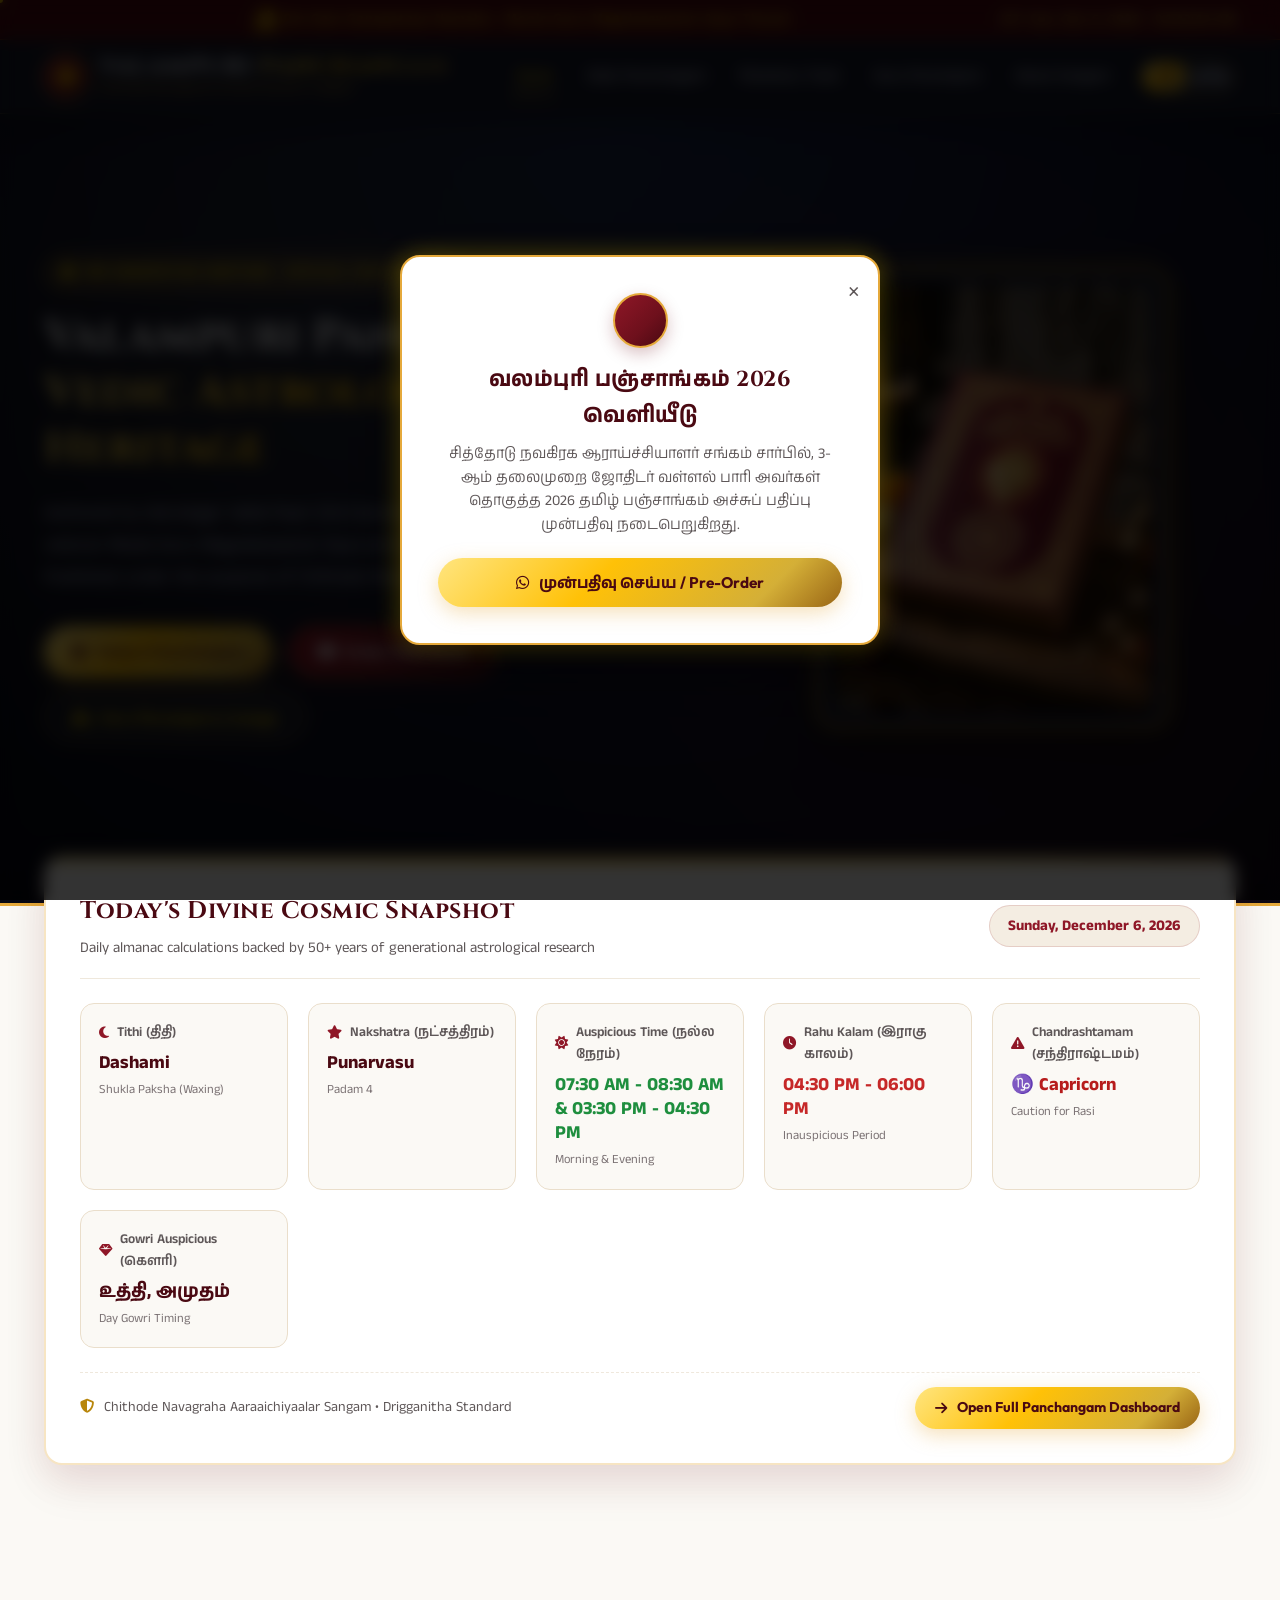
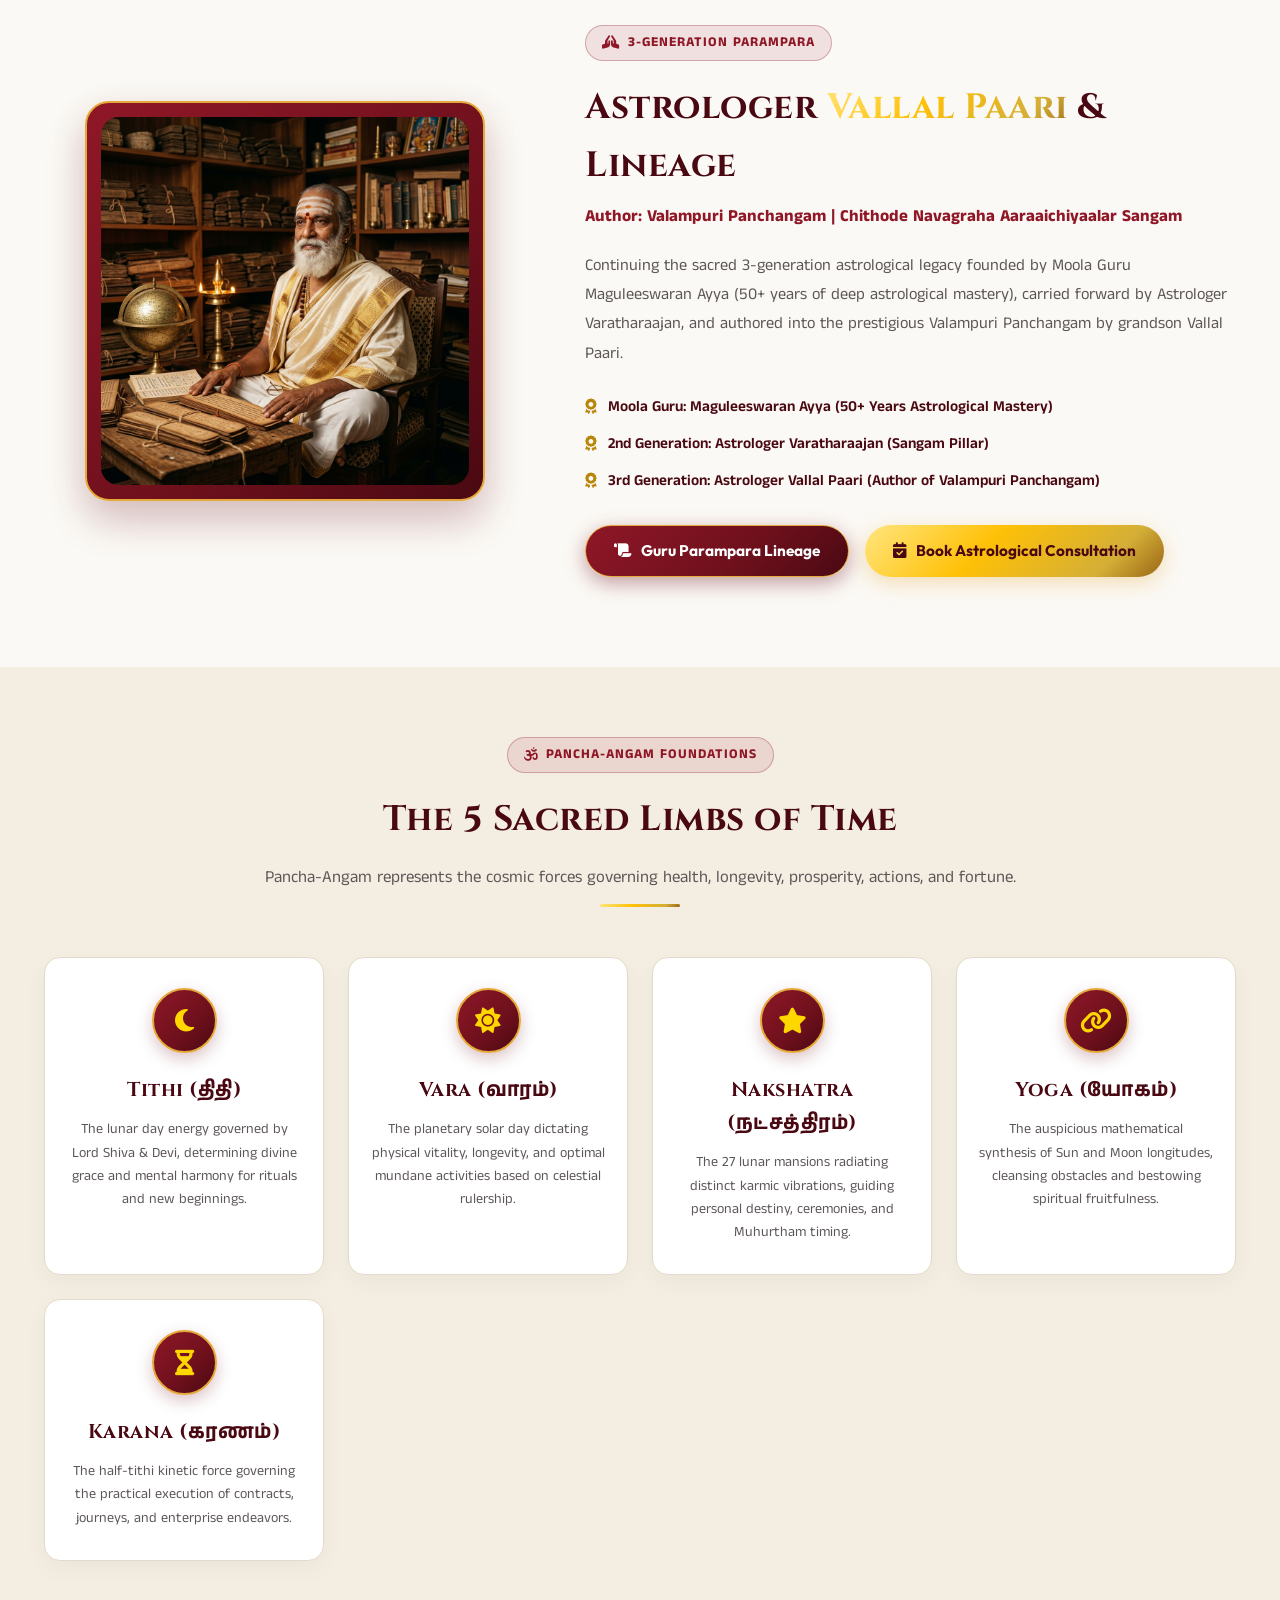
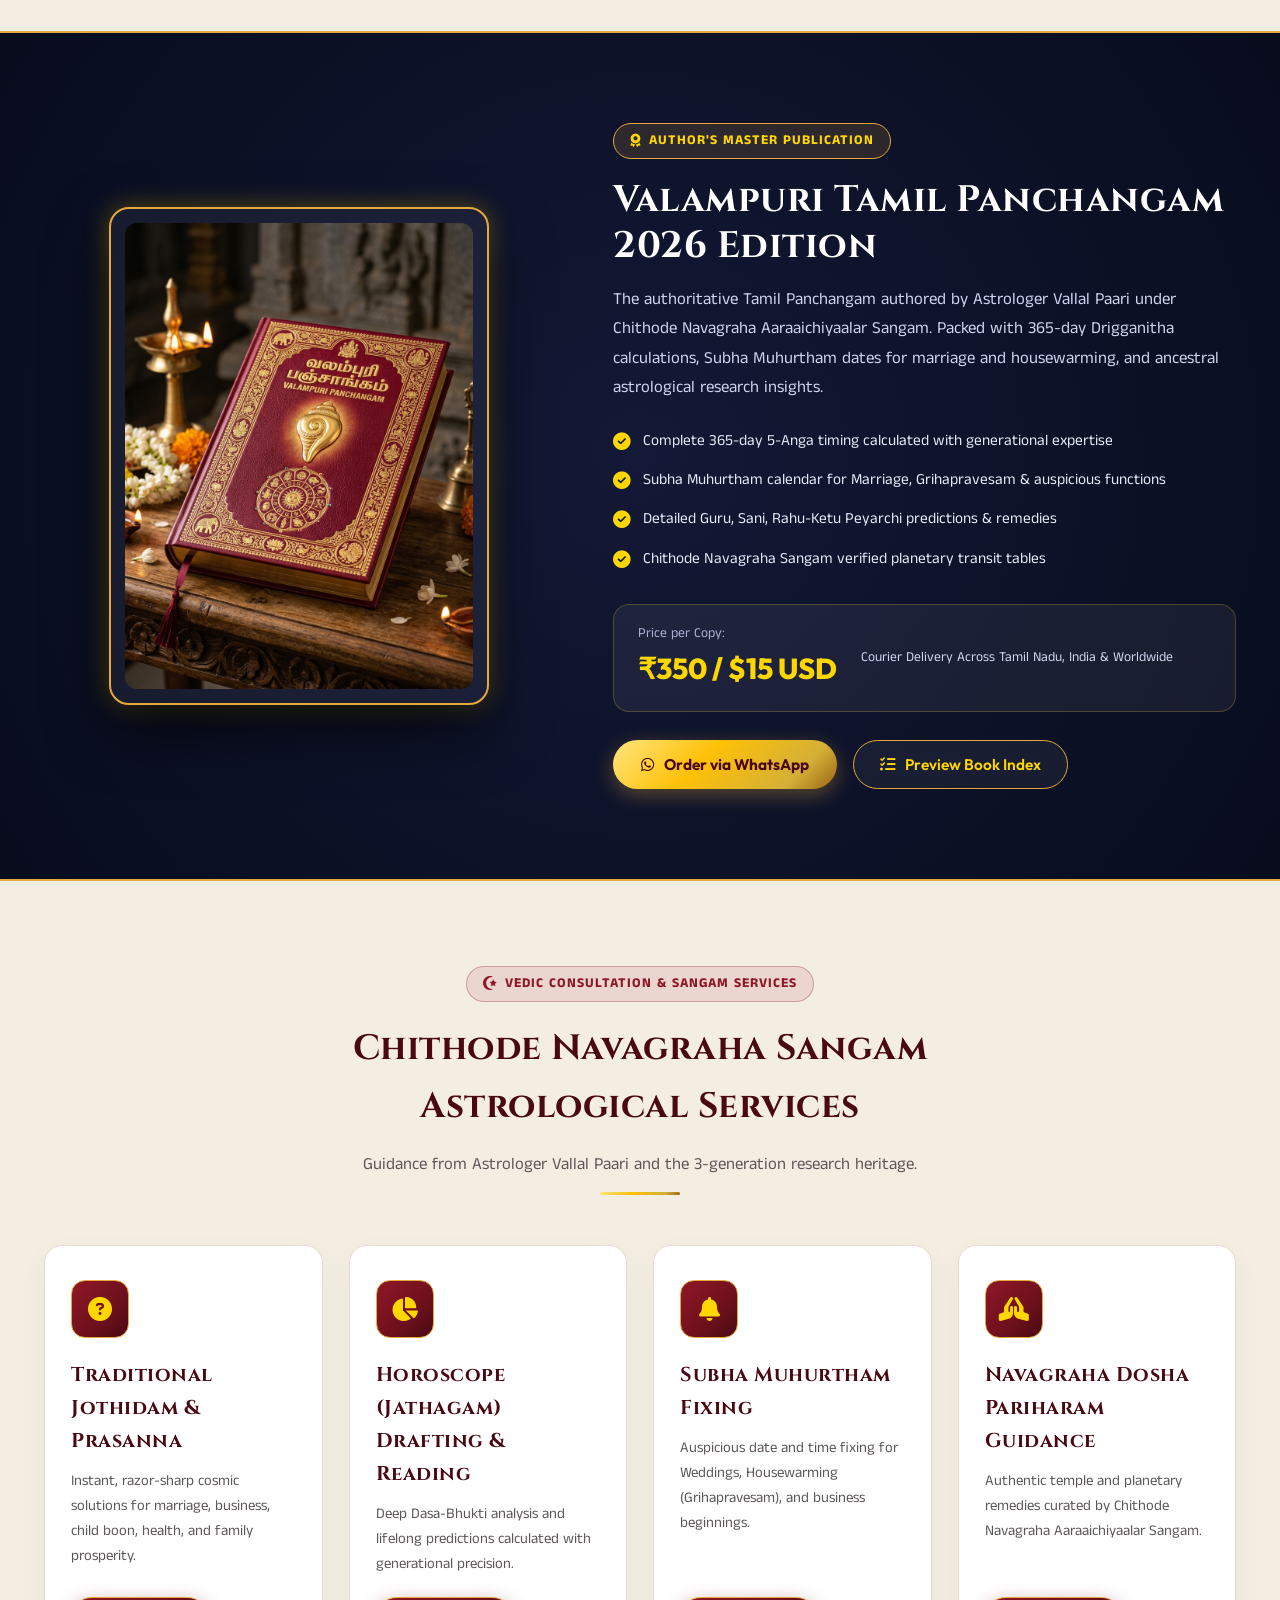
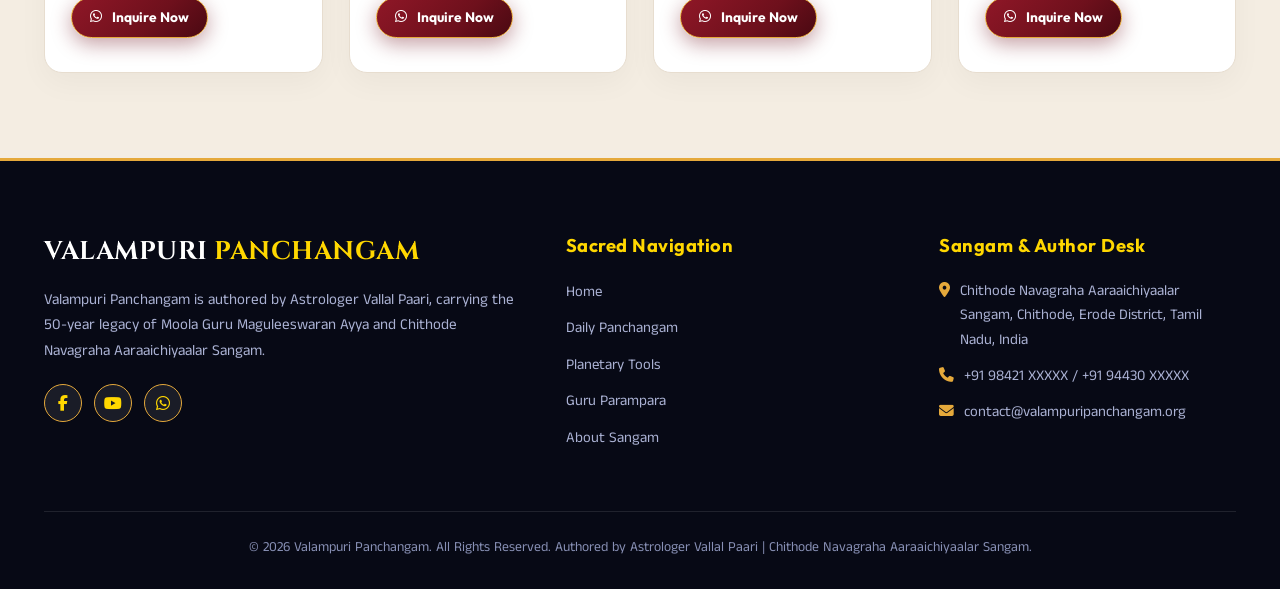
==== commit da4a2978: "feat: Full responsive overhaul - mobile nav, Om glow, panchangam engine, bilingual i18n, transit too" ====
--- a/index.html
+++ b/index.html
@@ -4,363 +4,485 @@
 <head>
     <meta charset="UTF-8">
     <meta name="viewport" content="width=device-width, initial-scale=1.0">
-    <title>Valampuri Panchangam | Cosmic Guidance & Daily Wisdom</title>
+    <title>Valampuri Panchangam 2026 | Astrologer Vallal Paari | Chithode Navagraha Sangam</title>
     <meta name="description"
-        content="Elevate your life with Valampuri Panchangam. Discover precise Tithi, Nakshatra, and spiritual timing for success and harmony.">
+        content="Official Valampuri Tamil Panchangam 2026 authored by 3rd generation astrologer Vallal Paari, grandson of 50-year veteran Moola Guru Maguleeswaran Ayya. Chithode Navagraha Aaraaichiyaalar Sangam.">
     <!-- Google Fonts -->
     <link rel="preconnect" href="https://fonts.googleapis.com">
     <link rel="preconnect" href="https://fonts.gstatic.com" crossorigin>
     <link
-        href="https://fonts.googleapis.com/css2?family=Inter:wght@300;400;600&family=Outfit:wght@400;600;800&display=swap"
+        href="https://fonts.googleapis.com/css2?family=Anek+Tamil:wght@300;400;500;600;700;800&family=Cinzel:wght@500;600;700;800;900&family=Inter:wght@300;400;500;600;700&family=Noto+Sans+Tamil:wght@300;400;500;600;700;800&family=Outfit:wght@400;500;600;700;800;900&display=swap"
         rel="stylesheet">
-    <!-- Custom CSS -->
-    <link rel="stylesheet" href="style.css">
     <!-- Font Awesome for Icons -->
     <link rel="stylesheet" href="https://cdnjs.cloudflare.com/ajax/libs/font-awesome/6.4.0/css/all.min.css">
+    <!-- Master CSS -->
+    <link rel="stylesheet" href="style.css">
 </head>
 
 <body>
+    <!-- Auspicious Top Bar -->
+    <div class="top-invoc-bar">
+        <div class="container">
+            <div class="invoc-text">
+                <i class="fas fa-om"></i>
+                <span data-i18n="top_invoc">Om Gam Ganapataye Namaha • Moola Guru Maguleeswaran Ayya Thunai</span>
+            </div>
+            <div id="liveTimeTicker" style="font-size: 0.82rem; color: #ffeb3b;"></div>
+        </div>
+    </div>
+
+    <!-- Main Navigation Header -->
     <header>
         <nav class="container">
-            <div class="logo">VALAMPURI <span>PANCHANGAM</span></div>
+            <a href="index.html" class="brand-container">
+                <div class="brand-logo-icon">
+                    <i class="fas fa-dharmachakra"></i>
+                </div>
+                <div class="logo-text-wrap">
+                    <div class="logo-title">VALAMPURI <span>PANCHANGAM</span></div>
+                    <div class="logo-subtitle" data-i18n="brand_subtitle">Chithode Navagraha Aaraaichiyaalar Sangam</div>
+                </div>
+            </a>
+
             <ul class="nav-links">
-                <li><a href="index.html#home" data-i18n="nav_home">Home</a></li>
+                <li><a href="index.html" class="active" data-i18n="nav_home">Home</a></li>
                 <li><a href="panchangam.html" data-i18n="nav_panchangam">Daily Panchangam</a></li>
                 <li><a href="tools.html" data-i18n="nav_tools">Planetary Tools</a></li>
-                <li><a href="guru.html" data-i18n="nav_guru">About Guru</a></li>
-                <li><a href="about.html" data-i18n="nav_about">About</a></li>
+                <li><a href="guru.html" data-i18n="nav_guru">Guru Parampara</a></li>
+                <li><a href="about.html" data-i18n="nav_about">About Sangam</a></li>
                 <li>
-                    <div class="lang-toggle" id="langToggle">
+                    <div class="lang-toggle" id="langToggle" title="Switch Language / மொழியை மாற்றுக">
                         <span class="lang-opt" data-lang="en">EN</span>
                         <span class="lang-opt" data-lang="ta">தமிழ்</span>
                         <div class="lang-slider"></div>
                     </div>
                 </li>
             </ul>
+
             <div class="menu-toggle"><i class="fas fa-bars"></i></div>
         </nav>
     </header>
 
     <main>
+        <!-- Hero Section -->
         <section id="home" class="hero">
-            <div class="hero-overlay"></div>
-            <div class="container hero-content">
-                <span class="badge" data-i18n="hero_badge">Daily Planetary Guidance</span>
-                <h1 data-i18n="hero_title">Precision in Every <span class="highlight">Moment</span></h1>
-                <p data-i18n="hero_desc">Unlock the spiritual power of time with Valampuri Panchangam. Your definitive
-                    guide to daily cosmic
-                    alignment and prosperity.</p>
-                <div class="hero-btns">
-                    <a href="panchangam.html" class="btn-glow" data-i18n="btn_panchangam">View Panchangam</a>
-                    <a href="guru.html" class="btn-outline" data-i18n="nav_guru">About Guru</a>
-                </div>
-            </div>
-        </section>
-
-        <section id="features" class="features reveal">
+            <div class="container">
+                <div class="hero-grid">
+                    <div class="hero-content">
+                        <div class="badge-sacred">
+                            <i class="fas fa-certificate"></i>
+                            <span data-i18n="hero_badge">3rd Generation Heritage • Official 2026 Edition</span>
+                        </div>
+                        <h1 data-i18n="hero_title">Valampuri Panchangam & <span class="highlight">Vedic Astrological Heritage</span></h1>
+                        <p data-i18n="hero_desc">Authored by Astrologer Vallal Paari (3rd Generation Astrologer), grandson of 50-year veteran Moola Guru Maguleeswaran Ayya and son of Astrologer Varatharaajan. Published under the auspices of Chithode Navagraha Aaraaichiyaalar Sangam.</p>
+                        <div class="hero-cta-group">
+                            <a href="panchangam.html" class="btn-gold">
+                                <i class="fas fa-calendar-day"></i>
+                                <span data-i18n="btn_view_today">Today's Panchangam</span>
+                            </a>
+                            <a href="#book-showcase" class="btn-maroon">
+                                <i class="fas fa-book-open"></i>
+                                <span data-i18n="btn_order_book">Order 2026 Book</span>
+                            </a>
+                            <a href="guru.html" class="btn-outline-gold">
+                                <i class="fas fa-hands-praying"></i>
+                                <span data-i18n="btn_guru_bio">Guru Parampara Lineage</span>
+                            </a>
+                        </div>
+                    </div>
+
+                    <div class="hero-visual-wrap">
+                        <div class="hero-mandala-bg"></div>
+                        <div class="hero-book-card">
+                            <img src="valampuri-book.jpg" alt="Valampuri Tamil Panchangam 2026 Book Edition">
+                        </div>
+                    </div>
+                </div>
+            </div>
+        </section>
+
+        <!-- Live Today's Snapshot Card -->
+        <section class="container live-snapshot-section">
+            <div class="snapshot-card reveal">
+                <div class="snapshot-header">
+                    <div class="snapshot-title-wrap">
+                        <h2 data-i18n="snap_title">Today's Divine Cosmic Snapshot</h2>
+                        <p style="color: var(--text-muted); font-size: 0.92rem;" data-i18n="snap_subtitle">Daily almanac calculations backed by 50+ years of generational astrological research</p>
+                    </div>
+                    <div class="snapshot-date-badge" id="snapDateBadge">
+                        Loading...
+                    </div>
+                </div>
+
+                <div class="snapshot-grid">
+                    <div class="snap-item">
+                        <div class="snap-label">
+                            <i class="fas fa-moon"></i>
+                            <span data-i18n="snap_thithi">Tithi (திதி)</span>
+                        </div>
+                        <div class="snap-val" id="snapThithi">--</div>
+                        <div class="snap-sub" id="snapPaksham">--</div>
+                    </div>
+
+                    <div class="snap-item">
+                        <div class="snap-label">
+                            <i class="fas fa-star"></i>
+                            <span data-i18n="snap_nakshatra">Nakshatra (நட்சத்திரம்)</span>
+                        </div>
+                        <div class="snap-val" id="snapNakshatra">--</div>
+                        <div class="snap-sub" id="snapPadam">--</div>
+                    </div>
+
+                    <div class="snap-item">
+                        <div class="snap-label">
+                            <i class="fas fa-sun"></i>
+                            <span data-i18n="snap_nalla_neram">Auspicious Time (நல்ல நேரம்)</span>
+                        </div>
+                        <div class="snap-val" id="snapNallaNeram" style="color: #1e8e3e;">--</div>
+                        <div class="snap-sub">Morning & Evening</div>
+                    </div>
+
+                    <div class="snap-item">
+                        <div class="snap-label">
+                            <i class="fas fa-clock"></i>
+                            <span data-i18n="snap_rahu">Rahu Kalam (இராகு காலம்)</span>
+                        </div>
+                        <div class="snap-val" id="snapRahu" style="color: #c62828;">--</div>
+                        <div class="snap-sub">Inauspicious Period</div>
+                    </div>
+
+                    <div class="snap-item">
+                        <div class="snap-label">
+                            <i class="fas fa-triangle-exclamation"></i>
+                            <span data-i18n="snap_chandrashtamam">Chandrashtamam (சந்திராஷ்டமம்)</span>
+                        </div>
+                        <div class="snap-val" id="snapChandrashtamam" style="color: #b71c1c;">--</div>
+                        <div class="snap-sub">Caution for Rasi</div>
+                    </div>
+
+                    <div class="snap-item">
+                        <div class="snap-label">
+                            <i class="fas fa-gem"></i>
+                            <span data-i18n="snap_gowri">Gowri Auspicious (கௌரி)</span>
+                        </div>
+                        <div class="snap-val" id="snapGowri">--</div>
+                        <div class="snap-sub">Day Gowri Timing</div>
+                    </div>
+                </div>
+
+                <div class="snapshot-footer">
+                    <span style="font-size: 0.88rem; color: var(--text-muted);">
+                        <i class="fas fa-shield-halved" style="color: var(--gold-dark); margin-right: 6px;"></i>
+                        Chithode Navagraha Aaraaichiyaalar Sangam • Drigganitha Standard
+                    </span>
+                    <a href="panchangam.html" class="btn-gold" style="padding: 9px 20px; font-size: 0.88rem;">
+                        <i class="fas fa-arrow-right"></i>
+                        <span data-i18n="btn_full_panchangam">Open Full Panchangam Dashboard</span>
+                    </a>
+                </div>
+            </div>
+        </section>
+
+        <!-- 3-Generation Parampara Showcase -->
+        <section class="guru-section reveal">
+            <div class="container">
+                <div class="guru-grid">
+                    <div class="guru-portrait-wrap">
+                        <div class="guru-portrait-card">
+                            <img src="guru-portrait.jpg" alt="Moola Guru Maguleeswaran Ayya and Vallal Paari Parampara">
+                        </div>
+                    </div>
+
+                    <div class="guru-info">
+                        <div class="badge-sacred" style="background: rgba(143, 23, 39, 0.1); color: var(--primary-crimson); border-color: rgba(143, 23, 39, 0.3);">
+                            <i class="fas fa-hands-praying"></i>
+                            <span data-i18n="guru_badge">3-Generation Parampara</span>
+                        </div>
+                        <h2 data-i18n="guru_title">Astrologer <span class="highlight">Vallal Paari</span> & Lineage</h2>
+                        <div class="guru-designation" data-i18n="guru_role">Author: Valampuri Panchangam | Chithode Navagraha Aaraaichiyaalar Sangam</div>
+                        <p class="guru-bio-text" data-i18n="guru_desc">Continuing the sacred 3-generation astrological legacy founded by Moola Guru Maguleeswaran Ayya (50+ years of deep astrological mastery), carried forward by Astrologer Varatharaajan, and authored into the prestigious Valampuri Panchangam by grandson Vallal Paari.</p>
+
+                        <ul class="guru-credentials">
+                            <li><i class="fas fa-award"></i> <span data-i18n="guru_feat_1">Moola Guru: Maguleeswaran Ayya (50+ Years Astrological Mastery)</span></li>
+                            <li><i class="fas fa-award"></i> <span data-i18n="guru_feat_2">2nd Generation: Astrologer Varatharaajan (Sangam Pillar)</span></li>
+                            <li><i class="fas fa-award"></i> <span data-i18n="guru_feat_3">3rd Generation: Astrologer Vallal Paari (Author of Valampuri Panchangam)</span></li>
+                        </ul>
+
+                        <div class="hero-cta-group">
+                            <a href="guru.html" class="btn-maroon">
+                                <i class="fas fa-scroll"></i>
+                                <span data-i18n="btn_guru_bio">Read Guru Parampara History</span>
+                            </a>
+                            <a href="https://wa.me/919842100000?text=Vanakkam%20Astrologer%20Vallal%20Paari%20Ji,%20I%20would%20like%20to%20book%20an%20Astrology%20Consultation" target="_blank" class="btn-gold">
+                                <i class="fas fa-calendar-check"></i>
+                                <span data-i18n="btn_consult_guru">Book Astrological Consultation</span>
+                            </a>
+                        </div>
+                    </div>
+                </div>
+            </div>
+        </section>
+
+        <!-- 5 Sacred Limbs (Pancha-Angam) -->
+        <section class="angas-section reveal">
             <div class="container">
                 <div class="section-header">
-                    <h2 data-i18n="features_title">Core Components</h2>
-                    <p data-i18n="features_desc">Experience the traditional wisdom of the 5 limbs of time, calculated
-                        with modern precision.</p>
-                </div>
-                <div class="feature-grid">
-                    <div class="feature-card">
-                        <i class="fas fa-moon"></i>
-                        <h3 data-i18n="tithi">Tithi</h3>
-                        <p data-i18n="tithi_desc">Lunar day information to guide your spiritual practices and rituals.
-                        </p>
-                    </div>
-                    <div class="feature-card">
-                        <i class="fas fa-calendar-day"></i>
-                        <h3 data-i18n="vara">Vara</h3>
-                        <p data-i18n="vara_desc">Specific day of the week influences and their impact on your
-                            activities.</p>
-                    </div>
-                    <div class="feature-card">
-                        <i class="fas fa-star"></i>
-                        <h3 data-i18n="nakshatra">Nakshatra</h3>
-                        <p data-i18n="nakshatra_desc">Detailed analysis of the lunar mansion for personalized guidance.
-                        </p>
-                    </div>
-                    <div class="feature-card">
-                        <i class="fas fa-link"></i>
-                        <h3 data-i18n="yoga">Yoga</h3>
-                        <p data-i18n="yoga_desc">Auspicious associations of Tithi and Nakshatra for success.</p>
-                    </div>
-                    <div class="feature-card">
-                        <i class="fas fa-circle-nodes"></i>
-                        <h3 data-i18n="karana">Karana</h3>
-                        <p data-i18n="karana_desc">The half-day duration that dictates the energetic flow of actions.
-                        </p>
-                    </div>
-                </div>
-            </div>
-        </section>
-
-        <section id="about" class="about reveal">
-            <div class="container about-flex">
-                <div class="about-text">
-                    <h2 data-i18n="about_title">Why Valampuri?</h2>
-                    <p data-i18n="about_desc">Valampuri Panchangam isn't just a calendar; it's a spiritual compass. We
-                        combine centuries-old
-                        astronomical data with simplified, actionable insights for the modern seeker.</p>
-                    <ul class="check-list">
-                        <li><i class="fas fa-check-circle"></i> <span data-i18n="about_point1">High-precision
-                                calculations</span></li>
-                        <li><i class="fas fa-check-circle"></i> <span data-i18n="about_point2">User-friendly daily
-                                guidance</span></li>
-                        <li><i class="fas fa-check-circle"></i> <span data-i18n="about_point3">Customized for spiritual
-                                growth</span></li>
-                    </ul>
-                </div>
-                <div class="about-image">
-                    <!-- Placeholder for spiritual asset or generated image -->
-                    <div class="image-glass">
-                        <i class="fas fa-dharmachakra"></i>
-                    </div>
-                </div>
-            </div>
-        </section>
-
+                    <div class="badge-sacred" style="background: rgba(143, 23, 39, 0.1); color: var(--primary-crimson); border-color: rgba(143, 23, 39, 0.3);">
+                        <i class="fas fa-om"></i>
+                        Pancha-Angam Foundations
+                    </div>
+                    <h2 data-i18n="angas_title">The 5 Sacred Limbs of Time</h2>
+                    <p data-i18n="angas_desc">Pancha-Angam represents the cosmic forces governing health, longevity, prosperity, actions, and fortune.</p>
+                    <div class="section-divider"></div>
+                </div>
+
+                <div class="angas-grid">
+                    <div class="anga-card">
+                        <div class="anga-icon-wrap"><i class="fas fa-moon"></i></div>
+                        <h3 data-i18n="tithi_title">Tithi (திதி)</h3>
+                        <p data-i18n="tithi_desc">The lunar day energy governed by Lord Shiva & Devi, determining divine grace and mental harmony for rituals and new beginnings.</p>
+                    </div>
+
+                    <div class="anga-card">
+                        <div class="anga-icon-wrap"><i class="fas fa-sun"></i></div>
+                        <h3 data-i18n="vara_title">Vara (வாரம்)</h3>
+                        <p data-i18n="vara_desc">The planetary solar day dictating physical vitality, longevity, and optimal mundane activities based on celestial rulership.</p>
+                    </div>
+
+                    <div class="anga-card">
+                        <div class="anga-icon-wrap"><i class="fas fa-star"></i></div>
+                        <h3 data-i18n="nakshatra_title">Nakshatra (நட்சத்திரம்)</h3>
+                        <p data-i18n="nakshatra_desc">The 27 lunar mansions radiating distinct karmic vibrations, guiding personal destiny, ceremonies, and Muhurtham timing.</p>
+                    </div>
+
+                    <div class="anga-card">
+                        <div class="anga-icon-wrap"><i class="fas fa-link"></i></div>
+                        <h3 data-i18n="yoga_title">Yoga (யோகம்)</h3>
+                        <p data-i18n="yoga_desc">The auspicious mathematical synthesis of Sun and Moon longitudes, cleansing obstacles and bestowing spiritual fruitfulness.</p>
+                    </div>
+
+                    <div class="anga-card">
+                        <div class="anga-icon-wrap"><i class="fas fa-hourglass-half"></i></div>
+                        <h3 data-i18n="karana_title">Karana (கரணம்)</h3>
+                        <p data-i18n="karana_desc">The half-tithi kinetic force governing the practical execution of contracts, journeys, and enterprise endeavors.</p>
+                    </div>
+                </div>
+            </div>
+        </section>
+
+        <!-- Book Showcase Section -->
+        <section id="book-showcase" class="book-showcase-section reveal">
+            <div class="container">
+                <div class="book-grid">
+                    <div class="book-image-column">
+                        <div class="book-cover-frame">
+                            <img src="valampuri-book.jpg" alt="Valampuri Tamil Panchangam 2026 Hardcover Book">
+                        </div>
+                    </div>
+
+                    <div class="book-details-column">
+                        <div class="badge-sacred">
+                            <i class="fas fa-award"></i>
+                            <span data-i18n="book_badge">Author's Master Publication</span>
+                        </div>
+                        <h2 data-i18n="book_title">Valampuri Tamil Panchangam 2026 Edition</h2>
+                        <p class="book-desc" data-i18n="book_desc">The authoritative Tamil Panchangam authored by Astrologer Vallal Paari under Chithode Navagraha Aaraaichiyaalar Sangam. Packed with 365-day Drigganitha calculations, Subha Muhurtham dates for marriage and housewarming, and ancestral astrological research insights.</p>
+
+                        <ul class="book-features-list">
+                            <li><i class="fas fa-check-circle"></i> <span data-i18n="book_feat_1">Complete 365-day 5-Anga timing calculated with generational expertise</span></li>
+                            <li><i class="fas fa-check-circle"></i> <span data-i18n="book_feat_2">Subha Muhurtham calendar for Marriage, Grihapravesam & auspicious functions</span></li>
+                            <li><i class="fas fa-check-circle"></i> <span data-i18n="book_feat_3">Detailed Guru, Sani, Rahu-Ketu Peyarchi predictions & remedies</span></li>
+                            <li><i class="fas fa-check-circle"></i> <span data-i18n="book_feat_4">Chithode Navagraha Sangam verified planetary transit tables</span></li>
+                        </ul>
+
+                        <div class="book-pricing-box">
+                            <div>
+                                <span style="font-size: 0.85rem; color: #abb2d4; display: block;">Price per Copy:</span>
+                                <span class="price-tag" data-i18n="book_price">₹350 / $15 USD</span>
+                            </div>
+                            <div class="shipping-note" data-i18n="book_shipping">Courier Delivery Across Tamil Nadu, India & Worldwide</div>
+                        </div>
+
+                        <div class="hero-cta-group">
+                            <a href="https://wa.me/919842100000?text=Vanakkam%20Astrologer%20Vallal%20Paari%20Ji,%20I%20would%20like%20to%20order%20the%20Valampuri%20Tamil%20Panchangam%202026%20Edition" target="_blank" class="btn-gold">
+                                <i class="fab fa-whatsapp"></i>
+                                <span data-i18n="btn_order_whatsapp">Order via WhatsApp</span>
+                            </a>
+                            <a href="guru.html#publications" class="btn-outline-gold">
+                                <i class="fas fa-list-check"></i>
+                                <span data-i18n="btn_preview_sample">Preview Book Index</span>
+                            </a>
+                        </div>
+                    </div>
+                </div>
+            </div>
+        </section>
+
+        <!-- Services & Consultation Desk -->
+        <section class="services-section reveal">
+            <div class="container">
+                <div class="section-header">
+                    <div class="badge-sacred" style="background: rgba(143, 23, 39, 0.1); color: var(--primary-crimson); border-color: rgba(143, 23, 39, 0.3);">
+                        <i class="fas fa-star-and-crescent"></i>
+                        Vedic Consultation & Sangam Services
+                    </div>
+                    <h2 data-i18n="services_title">Chithode Navagraha Sangam Astrological Services</h2>
+                    <p data-i18n="services_desc">Guidance from Astrologer Vallal Paari and the 3-generation research heritage.</p>
+                    <div class="section-divider"></div>
+                </div>
+
+                <div class="services-grid">
+                    <div class="service-card">
+                        <div class="service-icon"><i class="fas fa-question-circle"></i></div>
+                        <h3 data-i18n="service_1_title">Traditional Jothidam & Prasanna</h3>
+                        <p data-i18n="service_1_desc">Instant, razor-sharp cosmic solutions for marriage, business, child boon, health, and family prosperity.</p>
+                        <a href="https://wa.me/919842100000?text=Inquiry%20for%20Jothidam%20Consultation%20with%20Vallal%20Paari" target="_blank" class="btn-maroon" style="padding: 8px 18px; font-size: 0.86rem; align-self: flex-start;">
+                            <i class="fab fa-whatsapp"></i> Inquire Now
+                        </a>
+                    </div>
+
+                    <div class="service-card">
+                        <div class="service-icon"><i class="fas fa-chart-pie"></i></div>
+                        <h3 data-i18n="service_2_title">Horoscope (Jathagam) Drafting & Reading</h3>
+                        <p data-i18n="service_2_desc">Deep Dasa-Bhukti analysis and lifelong predictions calculated with generational precision.</p>
+                        <a href="https://wa.me/919842100000?text=Inquiry%20for%20Jathagam%20Drafting" target="_blank" class="btn-maroon" style="padding: 8px 18px; font-size: 0.86rem; align-self: flex-start;">
+                            <i class="fab fa-whatsapp"></i> Inquire Now
+                        </a>
+                    </div>
+
+                    <div class="service-card">
+                        <div class="service-icon"><i class="fas fa-bell"></i></div>
+                        <h3 data-i18n="service_3_title">Subha Muhurtham Fixing</h3>
+                        <p data-i18n="service_3_desc">Auspicious date and time fixing for Weddings, Housewarming (Grihapravesam), and business beginnings.</p>
+                        <a href="https://wa.me/919842100000?text=Inquiry%20for%20Subha%20Muhurtham%20Fixing" target="_blank" class="btn-maroon" style="padding: 8px 18px; font-size: 0.86rem; align-self: flex-start;">
+                            <i class="fab fa-whatsapp"></i> Inquire Now
+                        </a>
+                    </div>
+
+                    <div class="service-card">
+                        <div class="service-icon"><i class="fas fa-hands-praying"></i></div>
+                        <h3 data-i18n="service_4_title">Navagraha Dosha Pariharam Guidance</h3>
+                        <p data-i18n="service_4_desc">Authentic temple and planetary remedies curated by Chithode Navagraha Aaraaichiyaalar Sangam.</p>
+                        <a href="https://wa.me/919842100000?text=Inquiry%20for%20Navagraha%20Pariharam" target="_blank" class="btn-maroon" style="padding: 8px 18px; font-size: 0.86rem; align-self: flex-start;">
+                            <i class="fab fa-whatsapp"></i> Inquire Now
+                        </a>
+                    </div>
+                </div>
+            </div>
+        </section>
     </main>
 
+    <!-- Footer -->
     <footer>
         <div class="container">
             <div class="footer-grid">
                 <div class="footer-brand">
-                    <h3 data-i18n="footer_brand">VALAMPURI</h3>
-                    <p data-i18n="footer_desc">Guiding your journey through the cosmic dance of time.</p>
-                </div>
+                    <h3>VALAMPURI <span>PANCHANGAM</span></h3>
+                    <p data-i18n="footer_about">Valampuri Panchangam is authored by Astrologer Vallal Paari, carrying the 50-year legacy of Moola Guru Maguleeswaran Ayya and Chithode Navagraha Aaraaichiyaalar Sangam.</p>
+                    <div class="social-links">
+                        <a href="#"><i class="fab fa-facebook-f"></i></a>
+                        <a href="#"><i class="fab fa-youtube"></i></a>
+                        <a href="#"><i class="fab fa-whatsapp"></i></a>
+                    </div>
+                </div>
+
                 <div class="footer-links">
-                    <h4 data-i18n="footer_links_title">Quick Links</h4>
+                    <h4 data-i18n="footer_quick_links">Sacred Navigation</h4>
                     <ul>
-                        <li><a href="#home" data-i18n="nav_home">Home</a></li>
+                        <li><a href="index.html" data-i18n="nav_home">Home</a></li>
                         <li><a href="panchangam.html" data-i18n="nav_panchangam">Daily Panchangam</a></li>
                         <li><a href="tools.html" data-i18n="nav_tools">Planetary Tools</a></li>
-                        <li><a href="guru.html" data-i18n="nav_guru">About Guru</a></li>
-                        <li><a href="about.html" data-i18n="nav_about">About</a></li>
+                        <li><a href="guru.html" data-i18n="nav_guru">Guru Parampara</a></li>
+                        <li><a href="about.html" data-i18n="nav_about">About Sangam</a></li>
                     </ul>
                 </div>
+
                 <div class="footer-contact">
-                    <h4 data-i18n="footer_connect">Connect</h4>
-                    <div class="social-icons">
-                        <a href="#"><i class="fab fa-facebook"></i></a>
-                        <a href="#"><i class="fab fa-instagram"></i></a>
-                        <a href="#"><i class="fab fa-whatsapp"></i></a>
-                    </div>
-                </div>
-            </div>
+                    <h4 data-i18n="footer_contact_info">Sangam & Author Desk</h4>
+                    <p><i class="fas fa-location-dot"></i> <span data-i18n="footer_address">Chithode Navagraha Aaraaichiyaalar Sangam, Chithode, Erode District, Tamil Nadu, India</span></p>
+                    <p><i class="fas fa-phone"></i> +91 98421 XXXXX / +91 94430 XXXXX</p>
+                    <p><i class="fas fa-envelope"></i> contact@valampuripanchangam.org</p>
+                </div>
+            </div>
+
             <div class="footer-bottom">
-                <p>&copy; 2026 Valampuri Panchangam. All rights reserved.</p>
+                <p data-i18n="footer_rights">© 2026 Valampuri Panchangam. All Rights Reserved. Authored by Astrologer Vallal Paari | Chithode Navagraha Aaraaichiyaalar Sangam.</p>
             </div>
         </div>
     </footer>
 
+    <!-- Announcement Popup -->
     <div class="popup-overlay" id="popupOverlay">
-        <div class="popup-content">
-            <span class="popup-close" id="popupClose">&times;</span>
-            <h2 class="popup-title" data-i18n="popup_title">முக்கிய அறிவிப்பு</h2>
-            <p class="popup-text" data-i18n="popup_text">வலம்புரி பஞ்சாங்கம் 2026 வெளியீடு</p>
-            <a href="#" class="popup-btn" id="popupBtn" data-i18n="popup_btn">மேலும் அறிய</a>
+        <div class="popup-card-content">
+            <span class="popup-close-btn" id="popupClose">&times;</span>
+            <div class="anga-icon-wrap" style="width: 55px; height: 55px; font-size: 1.3rem; margin-bottom: 14px;">
+                <i class="fas fa-book-sparkles"></i>
+            </div>
+            <h3 style="color: var(--primary-dark); margin-bottom: 10px; font-size: 1.35rem;">வலம்புரி பஞ்சாங்கம் 2026 வெளியீடு</h3>
+            <p style="color: var(--text-muted); font-size: 0.92rem; margin-bottom: 20px; line-height: 1.6;">
+                சித்தோடு நவகிரக ஆராய்ச்சியாளர் சங்கம் சார்பில், 3-ஆம் தலைமுறை ஜோதிடர் வள்ளல் பாரி அவர்கள் தொகுத்த 2026 தமிழ் பஞ்சாங்கம் அச்சுப் பதிப்பு முன்பதிவு நடைபெறுகிறது.
+            </p>
+            <a href="https://wa.me/919842100000?text=Pre-order%20Valampuri%20Panchangam%202026%20from%20Vallal%20Paari" target="_blank" class="btn-gold" style="width: 100%; justify-content: center;">
+                <i class="fab fa-whatsapp"></i> முன்பதிவு செய்ய / Pre-Order
+            </a>
         </div>
     </div>
 
+    <!-- Scripts -->
     <script src="cursor.js" defer></script>
+    <script src="panchangam-engine.js"></script>
     <script>
-        // Popup Logic
-        const popupOverlay = document.getElementById('popupOverlay');
-        const popupClose = document.getElementById('popupClose');
-        const popupBtn = document.getElementById('popupBtn');
-
-        function showPopup() {
-            // Check if shown this session
-            if (!sessionStorage.getItem('valampuri_popup_shown')) {
-                setTimeout(() => {
-                    popupOverlay.classList.add('active');
-                    document.body.style.overflow = 'hidden';
-                }, 1000);
+        function updateLiveTime() {
+            const now = new Date();
+            const timeStr = now.toLocaleTimeString('en-US', { hour: '2-digit', minute: '2-digit', second: '2-digit', hour12: true });
+            const dateStr = now.toLocaleDateString('en-US', { weekday: 'short', month: 'short', day: 'numeric', year: 'numeric' });
+            const ticker = document.getElementById('liveTimeTicker');
+            if (ticker) {
+                ticker.textContent = `IST: ${dateStr} • ${timeStr}`;
             }
         }
-
-        function closePopup() {
-            popupOverlay.classList.remove('active');
-            document.body.style.overflow = '';
-            sessionStorage.setItem('valampuri_popup_shown', 'true');
+        setInterval(updateLiveTime, 1000);
+        updateLiveTime();
+
+        function renderLiveSnapshot() {
+            const p = ValampuriEngine.calculatePanchangam(new Date());
+            const lang = localStorage.getItem('valampuri_lang') || 'en';
+            
+            document.getElementById('snapDateBadge').textContent = lang === 'ta' ? p.formattedDateTa : p.formattedDateEn;
+            document.getElementById('snapThithi').textContent = lang === 'ta' ? p.tithi.ta : p.tithi.en;
+            document.getElementById('snapPaksham').textContent = lang === 'ta' ? p.paksham.ta : p.paksham.en;
+            document.getElementById('snapNakshatra').textContent = lang === 'ta' ? p.nakshatra.ta : p.nakshatra.en;
+            document.getElementById('snapPadam').textContent = `${lang === 'ta' ? 'பாதம்' : 'Padam'} ${p.nakshatra.padam}`;
+            document.getElementById('snapNallaNeram').textContent = p.nallaNeram;
+            document.getElementById('snapRahu').textContent = p.rahuKaalam;
+            document.getElementById('snapChandrashtamam').textContent = `${p.chandrashtamam.icon} ${lang === 'ta' ? p.chandrashtamam.ta : p.chandrashtamam.en}`;
+            document.getElementById('snapGowri').textContent = p.gowriDay;
         }
 
-        popupClose.addEventListener('click', closePopup);
-        popupBtn.addEventListener('click', (e) => {
-            e.preventDefault();
-            closePopup();
-        });
-
-        popupOverlay.addEventListener('click', (e) => {
-            if (e.target === popupOverlay) closePopup();
-        });
-
-        // Initialize Popup
-        window.addEventListener('load', showPopup);
-
-        const translations = {
-            en: {
-                nav_home: "Home",
-                nav_features: "Features",
-                nav_tools: "Planetary Tools",
-                nav_guru: "About Guru",
-                nav_about: "About",
-                nav_panchangam: "Daily Panchangam",
-                hero_badge: "Daily Planetary Guidance",
-                hero_title: "Precision in Every <span class='highlight'>Moment</span>",
-                hero_desc: "Unlock the spiritual power of time with Valampuri Panchangam. Your definitive guide to daily cosmic alignment and prosperity.",
-                btn_panchangam: "View Panchangam",
-                btn_learn: "Learn More",
-                features_title: "Core Components",
-                features_desc: "Experience the traditional wisdom of the 5 limbs of time, calculated with modern precision.",
-                tithi: "Tithi",
-                tithi_desc: "Lunar day information to guide your spiritual practices and rituals.",
-                vara: "Vara",
-                vara_desc: "Specific day of the week influences and their impact on your activities.",
-                nakshatra: "Nakshatra",
-                nakshatra_desc: "Detailed analysis of the lunar mansion for personalized guidance.",
-                yoga: "Yoga",
-                yoga_desc: "Auspicious associations of Tithi and Nakshatra for success.",
-                karana: "Karana",
-                karana_desc: "The half-day duration that dictates the energetic flow of actions.",
-                about_title: "Why Valampuri?",
-                about_desc: "Valampuri Panchangam isn't just a calendar; it's a spiritual compass. We combine centuries-old astronomical data with simplified, actionable insights for the modern seeker.",
-                about_point1: "High-precision calculations",
-                about_point2: "User-friendly daily guidance",
-                about_point3: "Customized for spiritual growth",
-                release_title: "The Grand Release",
-                release_desc: "Join the thousands waiting for the most accurate Panchangam of 2026.",
-                release_date: "Coming to you in Spring 2026",
-                notify_placeholder: "Enter your email for early access",
-                btn_notify: "Notify Me",
-                footer_brand: "VALAMPURI",
-                footer_desc: "Guiding your journey through the cosmic dance of time.",
-                footer_links_title: "Quick Links",
-                footer_connect: "Connect",
-                popup_title: "Exciting Announcement",
-                popup_text: "Valampuri Panchangam Release 2026",
-                popup_btn: "Stay Notified"
-            },
-            ta: {
-                nav_home: "முகப்பு",
-                nav_features: "அம்சங்கள்",
-                nav_panchangam: "நித்ய பஞ்சாங்கம்",
-                nav_tools: "கோள் கருவிகள்",
-                nav_guru: "குருவைப் பற்றி",
-                nav_about: "எங்களைப் பற்றி",
-                hero_badge: "தினசரி கோள் வழிகாட்டுதல்",
-                hero_title: "ஒவ்வொரு <span class='highlight'>நொடியும்</span> துல்லியம்",
-                hero_desc: "வலம்புரி பஞ்சாங்கத்தின் மூலம் காலத்தின் ஆன்மீக சக்தியைத் திறக்கவும். தினசரி பிரபஞ்ச சீரமைப்பு மற்றும் செழுமைக்கான உங்களுக்கான வழிகாட்டி.",
-                btn_panchangam: "பஞ்சாங்கம் பார்க்க",
-                btn_learn: "மேலும் அறிக",
-                features_title: "முக்கிய கூறுகள்",
-                features_desc: "காலத்தின் 5 அங்கங்களின் பாரம்பரிய ஞானத்தை நவீன துல்லியத்துடன் அனுபவிக்கவும்.",
-                tithi: "திதி",
-                tithi_desc: "உங்கள் ஆன்மீக நடைமுறைகள் மற்றும் சடங்குகளை வழிநடத்த சந்திர நாள் தகவல்.",
-                vara: "வார",
-                vara_desc: "வாரத்தின் குறிப்பிட்ட நாள் தாக்கங்கள் மற்றும் உங்கள் செயல்பாடுகளில் அவற்றின் தாக்கம்.",
-                nakshatra: "நட்சத்திரம்",
-                nakshatra_desc: "தனிப்பயனாக்கப்பட்ட வழிகாட்டுதலுக்காக சந்திர மாளிகையின் விரிவான பகுப்பாய்வு.",
-                yoga: "யோகம்",
-                yoga_desc: "வெற்றிக்கான திதி மற்றும் நட்சத்திரத்தின் மங்களகரமான சேர்க்கைகள்.",
-                karana: "கரணம்",
-                karana_desc: "செயல்களின் ஆற்றல் ஓட்டத்தை ஆணையிடும் அரை நாள் காலம்.",
-                about_title: "ஏன் வலம்புரி?",
-                about_desc: "வலம்புரி பஞ்சாங்கம் என்பது ஒரு காலண்டர் மட்டுமல்ல; அது ஒரு ஆன்மீக திசைகாட்டி. நவீன தேடுபவருக்கான எளிய மற்றும் செயல்பாட்டு நுண்ணறிவுடன் பல நூற்றாண்டுகள் பழமையான வானியல் தரவை நாங்கள் இணைக்கிறோம்.",
-                about_point1: "உயர் துல்லியமான கணக்கீடுகள்",
-                about_point2: "பயன்படுத்த எளிதான தினசரி வழிகாட்டுதல்",
-                about_point3: "ஆன்மீக வளர்ச்சிக்காக வடிவமைக்கப்பட்டது",
-                release_title: "பெரிய வெளியீடு",
-                release_desc: "2026-ன் மிகவும் துல்லியமான பஞ்சாங்கத்திற்காகக் காத்திருக்கும் ஆயிரக்கணக்கானோருடன் சேருங்கள்.",
-                release_date: "2026 வசந்த காலத்தில் உங்களிடம் வருகிறது",
-                notify_placeholder: "முன்கூட்டியே அணுக உங்கள் மின்னஞ்சலை உள்ளிடவும்",
-                btn_notify: "எனக்கு அறிவிக்கவும்",
-                footer_brand: "வலம்புரி",
-                footer_desc: "காலத்தின் பிரபஞ்ச நடனத்தின் மூலம் உங்கள் பயணத்தை வழிநடத்துகிறது.",
-                footer_links_title: "விரைவான இணைப்புகள்",
-                footer_connect: "இணைக்கவும்",
-                popup_title: "உற்சாகமான அறிவிப்பு",
-                popup_text: "வலம்புரி பஞ்சாங்கம் 2026 வெளியீடு",
-                popup_btn: "தொடர்ந்து இணைந்திருக்க"
-            }
-        };
-
-
-        const langToggle = document.querySelector('#langToggle');
-        const langOpts = document.querySelectorAll('.lang-opt');
-
-        function updateLanguage(lang) {
-            document.querySelectorAll('[data-i18n]').forEach(el => {
-                const key = el.getAttribute('data-i18n');
-                if (translations[lang] && translations[lang][key]) {
-                    el.innerHTML = translations[lang][key];
+        window.addEventListener('DOMContentLoaded', renderLiveSnapshot);
+        window.addEventListener('valampuri_lang_changed', renderLiveSnapshot);
+
+        const popup = document.getElementById('popupOverlay');
+        const popupClose = document.getElementById('popupClose');
+        if (!sessionStorage.getItem('valampuri_2026_popup')) {
+            setTimeout(() => {
+                if (popup) popup.classList.add('active');
+            }, 1800);
+        }
+        if (popupClose) {
+            popupClose.addEventListener('click', () => {
+                popup.classList.remove('active');
+                sessionStorage.setItem('valampuri_2026_popup', 'true');
+            });
+        }
+        if (popup) {
+            popup.addEventListener('click', (e) => {
+                if (e.target === popup) {
+                    popup.classList.remove('active');
+                    sessionStorage.setItem('valampuri_2026_popup', 'true');
                 }
             });
-
-            document.querySelectorAll('[data-i18n-placeholder]').forEach(el => {
-                const key = el.getAttribute('data-i18n-placeholder');
-                if (translations[lang] && translations[lang][key]) {
-                    el.placeholder = translations[lang][key];
-                }
-            });
-
-            // Update Toggle UI
-            langToggle.classList.toggle('active', lang === 'ta');
-            langOpts.forEach(opt => opt.classList.toggle('active', opt.dataset.lang === lang));
-
-            localStorage.setItem('valampuri_lang', lang);
         }
-
-        langToggle.addEventListener('click', () => {
-            const currentLang = localStorage.getItem('valampuri_lang') || 'en';
-            const nextLang = currentLang === 'en' ? 'ta' : 'en';
-            updateLanguage(nextLang);
-        });
-
-        // Initialize Language
-        const savedLang = localStorage.getItem('valampuri_lang') || 'en';
-        updateLanguage(savedLang);
-
-        // Mobile Menu Toggle
-        const menuToggle = document.querySelector('.menu-toggle');
-        const navLinks = document.querySelector('.nav-links');
-
-        menuToggle.addEventListener('click', () => {
-            navLinks.classList.toggle('active');
-        });
-
-        // Scroll Reveal Observer
-        const observerOptions = {
-            threshold: 0.1
-        };
-
-        const observer = new IntersectionObserver((entries) => {
-            entries.forEach(entry => {
-                if (entry.isIntersecting) {
-                    entry.target.classList.add('active');
-                }
-            });
-        }, observerOptions);
-
-        document.querySelectorAll('.reveal').forEach(el => observer.observe(el));
-
-        // Smooth Scrolling
-        document.querySelectorAll('a[href^="#"]').forEach(anchor => {
-            anchor.addEventListener('click', function (e) {
-                e.preventDefault();
-                const target = document.querySelector(this.getAttribute('href'));
-                if (target) {
-                    navLinks.classList.remove('active');
-                    target.scrollIntoView({
-                        behavior: 'smooth'
-                    });
-                }
-            });
-        });
     </script>
 </body>
 
--- a/style.css
+++ b/style.css
@@ -1,15 +1,42 @@
+/* ==========================================================================
+   Valampuri Panchangam - Sacred Vedic Master Stylesheet
+   Designed for Prasanna Jothidamani Thilak.Ki.Baskaran / Valampuri Institute
+   ========================================================================== */
+
+@import url('https://fonts.googleapis.com/css2?family=Anek+Tamil:wght@300;400;500;600;700;800&family=Cinzel:wght@500;600;700;800;900&family=Inter:wght@300;400;500;600;700&family=Noto+Sans+Tamil:wght@300;400;500;600;700;800&family=Outfit:wght@400;500;600;700;800;900&display=swap');
+
 :root {
-    --primary: #1a237e;
-    --primary-light: #534bae;
-    --primary-dark: #000051;
-    --secondary: #ffd700;
-    --accent: #ffab40;
-    --text-main: #333;
-    --text-light: #f4f4f4;
-    --white: #ffffff;
-    --glass: rgba(255, 255, 255, 0.1);
-    --glass-border: rgba(255, 255, 255, 0.2);
-    --shadow: 0 8px 32px 0 rgba(31, 38, 135, 0.15);
+    /* Auspicious Vedic Color Palette */
+    --primary-maroon: #6e101c;
+    --primary-dark: #4a0912;
+    --primary-crimson: #8f1727;
+    --cosmic-navy: #090d1f;
+    --cosmic-deep: #050711;
+    --cosmic-card: rgba(16, 22, 48, 0.88);
+    --cosmic-border: rgba(212, 175, 55, 0.28);
+    
+    /* Sacred Gold & Brass Accents */
+    --gold-primary: #e5a93b;
+    --gold-bright: #ffd700;
+    --gold-dark: #b8860b;
+    --gold-gradient: linear-gradient(135deg, #ffe57f 0%, #ffc107 40%, #d4af37 80%, #996515 100%);
+    --gold-glow: 0 0 25px rgba(255, 215, 0, 0.35);
+    --maroon-gradient: linear-gradient(135deg, #8f1727 0%, #6e101c 60%, #4a0912 100%);
+    
+    /* Neutral & Background Tones */
+    --bg-light: #fbf9f5;
+    --bg-sand: #f4ede2;
+    --text-dark: #221c1d;
+    --text-muted: #5e5758;
+    --text-white: #ffffff;
+    --text-gold: #f9d877;
+    
+    /* Glassmorphism & Shadows */
+    --glass-light: rgba(255, 255, 255, 0.94);
+    --glass-shadow: 0 12px 40px 0 rgba(74, 9, 18, 0.08);
+    --cosmic-shadow: 0 15px 45px 0 rgba(0, 0, 0, 0.45);
+    --card-radius: 18px;
+    --transition: all 0.35s cubic-bezier(0.16, 1, 0.3, 1);
 }
 
 * {
@@ -18,17 +45,96 @@
     box-sizing: border-box;
 }
 
+html {
+    scroll-behavior: smooth;
+    font-size: 16px;
+}
+
 body {
-    font-family: 'Inter', sans-serif;
-    line-height: 1.6;
-    color: var(--text-main);
-    background-color: #f8f9fa;
+    font-family: 'Anek Tamil', 'Inter', sans-serif;
+    color: var(--text-dark);
+    background-color: var(--bg-light);
+    line-height: 1.65;
     overflow-x: hidden;
     cursor: default;
-    /* Fallback */
-}
-
-/* Custom Cursor Styles */
+}
+
+/* Tamil Typography Enhancement */
+:lang(ta), [lang="ta"], .tamil-text {
+    font-family: 'Anek Tamil', 'Noto Sans Tamil', sans-serif;
+    letter-spacing: 0.2px;
+}
+
+h1, h2, h3, h4, .cinzel-font {
+    font-family: 'Cinzel', 'Outfit', 'Anek Tamil', serif;
+    font-weight: 700;
+    letter-spacing: 0.5px;
+    color: var(--primary-dark);
+}
+
+.highlight {
+    background: var(--gold-gradient);
+    -webkit-background-clip: text;
+    -webkit-text-fill-color: transparent;
+    display: inline-block;
+}
+
+.container {
+    max-width: 1240px;
+    margin: 0 auto;
+    padding: 0 24px;
+}
+
+/* ==========================================================================
+   Sacred Top Invocation Bar
+   ========================================================================== */
+.top-invoc-bar {
+    background: var(--primary-dark);
+    color: var(--gold-bright);
+    padding: 8px 0;
+    font-size: 0.88rem;
+    font-weight: 600;
+    letter-spacing: 1px;
+    border-bottom: 1px solid rgba(255, 215, 0, 0.2);
+    text-align: center;
+    position: relative;
+    z-index: 1001;
+}
+
+.top-invoc-bar .container {
+    display: flex;
+    justify-content: space-between;
+    align-items: center;
+}
+
+.invoc-text {
+    display: flex;
+    align-items: center;
+    gap: 8px;
+    margin: 0 auto;
+}
+
+.invoc-text i {
+    color: var(--gold-bright);
+    font-size: 1.1rem;
+    animation: pulseGlow 2.5s ease-in-out infinite;
+    text-shadow: 0 0 6px var(--gold-bright), 0 0 14px rgba(255, 215, 0, 0.6);
+}
+
+@keyframes pulseGlow {
+    0%, 100% {
+        opacity: 0.75;
+        text-shadow: 0 0 4px rgba(255, 215, 0, 0.5), 0 0 10px rgba(255, 215, 0, 0.3);
+    }
+    50% {
+        opacity: 1;
+        text-shadow: 0 0 10px var(--gold-bright), 0 0 22px rgba(255, 215, 0, 0.8), 0 0 36px rgba(255, 215, 0, 0.4);
+    }
+}
+
+/* ==========================================================================
+   Custom Auspicious Cursor
+   ========================================================================== */
 .cursor-dot,
 .cursor-outline {
     pointer-events: none;
@@ -37,88 +143,62 @@
     left: 0;
     transform: translate(-50%, -50%);
     z-index: 9999;
-    transition: opacity 0.3s ease-in-out, transform 0.3s ease-out;
+    transition: opacity 0.3s ease-in-out;
 }
 
 .cursor-dot {
     width: 6px;
     height: 6px;
-    background-color: #ffffff;
+    background-color: var(--gold-bright);
     border-radius: 50%;
-    box-shadow: 0 0 5px rgba(255, 255, 255, 0.8);
+    box-shadow: 0 0 8px var(--gold-bright);
 }
 
 .cursor-outline {
-    width: 44px;
-    height: 44px;
-    background-image: url('data:image/svg+xml;utf8,<svg xmlns="http://www.w3.org/2000/svg" width="44" height="44" viewBox="0 0 32 32"><path d="M12 11C12 7 14 4 16 4C18 4 20 7 20 11C20 15 18 18 16 18C16 18 16 21 16 23C16 27 12 28 10 28C8 28 7 26 7 24" stroke="%23ffd700" stroke-width="2.2" stroke-linecap="round" fill="none"/><path d="M20 9Q25 7 25 12Q25 15 20 14" stroke="%23ffd700" stroke-width="2" stroke-linecap="round" fill="none"/><path d="M12 9Q7 7 7 12Q7 15 12 14" stroke="%23ffd700" stroke-width="2" stroke-linecap="round" fill="none"/><circle cx="16" cy="10" r="1.2" fill="%23ffd700"/></svg>');
-    background-size: contain;
-    background-repeat: no-repeat;
-    opacity: 1;
+    width: 38px;
+    height: 38px;
+    border: 1.5px solid var(--gold-primary);
+    border-radius: 50%;
     display: flex;
     align-items: center;
     justify-content: center;
-    pointer-events: none;
+    opacity: 0.75;
+    background: radial-gradient(circle, rgba(229, 169, 59, 0.12) 0%, transparent 70%);
 }
 
 .cursor-star {
-    width: 10px;
-    height: 10px;
-    background-color: var(--secondary);
-    /* Premium Yellow */
+    width: 8px;
+    height: 8px;
+    background-color: var(--gold-bright);
     clip-path: polygon(50% 0%, 61% 39%, 100% 50%, 61% 61%, 50% 100%, 39% 61%, 0% 50%, 39% 39%);
-    position: absolute;
-    top: 10px;
-    /* Positioned at the standard 'Third Eye' / Forehead area */
-    left: 17px;
-    animation: rotateStar 1.5s linear infinite;
+    animation: rotateStar 3s linear infinite;
 }
 
 @keyframes rotateStar {
-    0% {
-        transform: rotate(0deg);
-    }
-
-    100% {
-        transform: rotate(360deg);
-    }
-}
-
-/* Hidden on mobile/touch */
+    0% { transform: rotate(0deg); }
+    100% { transform: rotate(360deg); }
+}
+
 @media (hover: none) and (pointer: coarse) {
-
-    .cursor-dot,
-    .cursor-outline {
-        display: none;
-    }
+    .cursor-dot, .cursor-outline { display: none !important; }
 }
 
 body.cursor-hidden .cursor-dot,
-body.cursor-hidden .cursor-outline {
-    opacity: 0;
-}
-
-h1,
-h2,
-h3,
-.logo {
-    font-family: 'Outfit', sans-serif;
-}
-
-.container {
-    max-width: 1200px;
-    margin: 0 auto;
-    padding: 0 20px;
-}
-
-/* Header & Nav */
+body.cursor-hidden .cursor-outline { opacity: 0; }
+
+/* ==========================================================================
+   Header & Navigation
+   ========================================================================== */
 header {
-    background: var(--primary-dark);
-    padding: 1rem 0;
+    background: rgba(9, 13, 31, 0.95);
+    backdrop-filter: blur(14px);
+    -webkit-backdrop-filter: blur(14px);
+    padding: 0.9rem 0;
     position: sticky;
     top: 0;
     z-index: 1000;
-    box-shadow: var(--shadow);
+    border-bottom: 1px solid var(--cosmic-border);
+    box-shadow: 0 8px 30px rgba(0, 0, 0, 0.35);
 }
 
 nav {
@@ -127,496 +207,1155 @@
     align-items: center;
 }
 
-.logo {
-    color: var(--white);
-    font-size: 1.5rem;
+.brand-container {
+    display: flex;
+    align-items: center;
+    gap: 12px;
+    text-decoration: none;
+}
+
+.brand-logo-icon {
+    width: 44px;
+    height: 44px;
+    border-radius: 50%;
+    background: var(--maroon-gradient);
+    border: 1.5px solid var(--gold-primary);
+    display: flex;
+    align-items: center;
+    justify-content: center;
+    box-shadow: 0 0 15px rgba(229, 169, 59, 0.35);
+    color: var(--gold-bright);
+    font-size: 1.3rem;
+}
+
+.logo-text-wrap {
+    display: flex;
+    flex-direction: column;
+}
+
+.logo-title {
+    font-family: 'Cinzel', 'Outfit', serif;
+    font-size: 1.35rem;
     font-weight: 800;
-    letter-spacing: 1px;
-}
-
-.logo span {
-    color: var(--secondary);
+    letter-spacing: 1.5px;
+    color: var(--text-white);
+    line-height: 1.1;
+}
+
+.logo-title span {
+    background: var(--gold-gradient);
+    -webkit-background-clip: text;
+    -webkit-text-fill-color: transparent;
+}
+
+.logo-subtitle {
+    font-size: 0.72rem;
+    color: var(--gold-primary);
+    letter-spacing: 0.8px;
+    font-weight: 500;
 }
 
 .nav-links {
     display: flex;
     list-style: none;
-    gap: 2rem;
+    gap: 1.6rem;
     align-items: center;
 }
 
 .nav-links a {
-    color: var(--white);
+    color: #e2e4ee;
     text-decoration: none;
-    font-weight: 400;
+    font-size: 0.94rem;
+    font-weight: 500;
+    padding: 6px 4px;
+    position: relative;
+    transition: var(--transition);
+}
+
+.nav-links a::after {
+    content: '';
+    position: absolute;
+    bottom: -2px;
+    left: 0;
+    width: 0%;
+    height: 2px;
+    background: var(--gold-gradient);
+    transition: width 0.3s ease;
+}
+
+.nav-links a:hover,
+.nav-links a.active {
+    color: var(--gold-bright);
+}
+
+.nav-links a:hover::after,
+.nav-links a.active::after {
+    width: 100%;
+}
+
+/* Bilingual Language Toggle */
+.lang-toggle {
+    display: flex;
+    background: rgba(255, 255, 255, 0.08);
+    border: 1px solid var(--gold-primary);
+    border-radius: 30px;
+    padding: 2px;
+    position: relative;
+    cursor: pointer;
+    width: 96px;
+    height: 34px;
+    user-select: none;
+    box-shadow: inset 0 0 6px rgba(0, 0, 0, 0.4);
+    transition: var(--transition);
+}
+
+.lang-opt {
+    flex: 1;
+    text-align: center;
+    font-size: 0.78rem;
+    font-weight: 700;
+    color: #cfd4eb;
+    position: relative;
+    z-index: 2;
     transition: color 0.3s;
-}
-
-.nav-links a:hover {
-    color: var(--secondary);
-}
-
-.btn-primary {
-    background: var(--accent);
-    color: var(--white) !important;
-    padding: 0.6rem 1.2rem;
-    border-radius: 50px;
-    font-weight: 600;
+    line-height: 28px;
+}
+
+.lang-opt.active {
+    color: var(--primary-dark);
+}
+
+.lang-slider {
+    position: absolute;
+    top: 2px;
+    left: 2px;
+    width: 44px;
+    height: 28px;
+    background: var(--gold-gradient);
+    border-radius: 26px;
+    transition: transform 0.3s cubic-bezier(0.16, 1, 0.3, 1);
+    box-shadow: 0 2px 8px rgba(0, 0, 0, 0.3);
+}
+
+.lang-toggle.active .lang-slider {
+    transform: translateX(46px);
 }
 
 .menu-toggle {
     display: none;
-    color: var(--white);
-    font-size: 1.5rem;
-}
-
-/* Hero Section */
+    color: var(--gold-bright);
+    font-size: 1.6rem;
+    cursor: pointer;
+    width: 44px;
+    height: 44px;
+    border-radius: 10px;
+    background: rgba(229, 169, 59, 0.12);
+    border: 1.5px solid rgba(229, 169, 59, 0.5);
+    align-items: center;
+    justify-content: center;
+    transition: var(--transition);
+    flex-shrink: 0;
+}
+
+.menu-toggle:hover,
+.menu-toggle:active {
+    background: rgba(229, 169, 59, 0.25);
+    border-color: var(--gold-bright);
+    box-shadow: 0 0 12px rgba(255, 215, 0, 0.4);
+}
+
+/* ==========================================================================
+   Buttons & Badges
+   ========================================================================== */
+.btn-gold {
+    display: inline-flex;
+    align-items: center;
+    gap: 10px;
+    background: var(--gold-gradient);
+    color: var(--primary-dark) !important;
+    font-family: 'Outfit', 'Anek Tamil', sans-serif;
+    font-weight: 700;
+    font-size: 0.96rem;
+    padding: 12px 28px;
+    border-radius: 30px;
+    text-decoration: none;
+    border: none;
+    box-shadow: 0 6px 20px rgba(229, 169, 59, 0.35);
+    cursor: pointer;
+    transition: var(--transition);
+    position: relative;
+    overflow: hidden;
+}
+
+.btn-gold::before {
+    content: '';
+    position: absolute;
+    top: 0;
+    left: -100%;
+    width: 100%;
+    height: 100%;
+    background: linear-gradient(90deg, transparent, rgba(255, 255, 255, 0.4), transparent);
+    transition: left 0.6s ease;
+}
+
+.btn-gold:hover {
+    transform: translateY(-3px);
+    box-shadow: 0 10px 25px rgba(229, 169, 59, 0.5);
+}
+
+.btn-gold:hover::before {
+    left: 100%;
+}
+
+.btn-maroon {
+    display: inline-flex;
+    align-items: center;
+    gap: 10px;
+    background: var(--maroon-gradient);
+    color: var(--text-white) !important;
+    font-family: 'Outfit', 'Anek Tamil', sans-serif;
+    font-weight: 700;
+    font-size: 0.96rem;
+    padding: 12px 28px;
+    border-radius: 30px;
+    text-decoration: none;
+    border: 1px solid var(--gold-primary);
+    box-shadow: 0 6px 20px rgba(110, 16, 28, 0.4);
+    cursor: pointer;
+    transition: var(--transition);
+}
+
+.btn-maroon:hover {
+    transform: translateY(-3px);
+    background: linear-gradient(135deg, #a81c2f 0%, #8f1727 60%, #6e101c 100%);
+    box-shadow: 0 10px 28px rgba(110, 16, 28, 0.55);
+}
+
+.btn-outline-gold {
+    display: inline-flex;
+    align-items: center;
+    gap: 10px;
+    background: rgba(255, 255, 255, 0.05);
+    color: var(--gold-bright) !important;
+    font-family: 'Outfit', 'Anek Tamil', sans-serif;
+    font-weight: 600;
+    font-size: 0.96rem;
+    padding: 11px 26px;
+    border-radius: 30px;
+    text-decoration: none;
+    border: 1.5px solid var(--gold-primary);
+    backdrop-filter: blur(8px);
+    cursor: pointer;
+    transition: var(--transition);
+}
+
+.btn-outline-gold:hover {
+    background: var(--gold-gradient);
+    color: var(--primary-dark) !important;
+    transform: translateY(-3px);
+    box-shadow: 0 8px 22px rgba(229, 169, 59, 0.4);
+}
+
+.badge-sacred {
+    display: inline-flex;
+    align-items: center;
+    gap: 8px;
+    padding: 6px 16px;
+    background: rgba(229, 169, 59, 0.14);
+    border: 1px solid var(--gold-primary);
+    border-radius: 50px;
+    color: var(--gold-bright);
+    font-size: 0.84rem;
+    font-weight: 700;
+    letter-spacing: 1px;
+    text-transform: uppercase;
+    margin-bottom: 18px;
+}
+
+/* ==========================================================================
+   Hero Section
+   ========================================================================== */
 .hero {
-    height: 90vh;
-    background: linear-gradient(135deg, rgba(26, 35, 126, 0.8) 0%, rgba(26, 35, 126, 0.9) 100%), url('hero-bg.png');
-    background-size: cover;
-    background-position: center;
-    position: relative;
-    display: flex;
-    align-items: center;
-    color: var(--white);
+    position: relative;
+    min-height: 88vh;
+    background: radial-gradient(circle at top center, #1b2447 0%, #0c1024 60%, #060813 100%);
+    display: flex;
+    align-items: center;
+    color: var(--text-white);
+    padding: 80px 0 100px;
     overflow: hidden;
-    min-height: 100vh;
-}
-
-/* Scroll Reveal Classes */
-.reveal {
-    opacity: 0;
-    transform: translateY(30px);
-    transition: all 0.8s ease-out;
-}
-
-.reveal.active {
-    opacity: 1;
-    transform: translateY(0);
-}
-
-
-.hero-overlay {
+    border-bottom: 3px solid var(--gold-primary);
+}
+
+.hero::before {
+    content: '';
     position: absolute;
     top: 0;
     left: 0;
+    right: 0;
+    bottom: 0;
+    background-image: 
+        radial-gradient(circle at 20% 30%, rgba(212, 175, 55, 0.08) 0%, transparent 40%),
+        radial-gradient(circle at 80% 70%, rgba(143, 23, 39, 0.15) 0%, transparent 50%);
+    pointer-events: none;
+}
+
+.hero-grid {
+    display: grid;
+    grid-template-columns: 1.15fr 0.85fr;
+    gap: 50px;
+    align-items: center;
+    position: relative;
+    z-index: 2;
+}
+
+.hero-content h1 {
+    font-size: 2.8rem;
+    color: var(--text-white);
+    line-height: 1.25;
+    margin-bottom: 20px;
+}
+
+.hero-content p {
+    font-size: 1.12rem;
+    color: #cfd4ee;
+    line-height: 1.8;
+    margin-bottom: 32px;
+}
+
+.hero-cta-group {
+    display: flex;
+    flex-wrap: wrap;
+    gap: 16px;
+}
+
+.hero-visual-wrap {
+    position: relative;
+    display: flex;
+    justify-content: center;
+    align-items: center;
+}
+
+.hero-mandala-bg {
+    position: absolute;
+    width: 440px;
+    height: 440px;
+    border-radius: 50%;
+    border: 1px dashed rgba(229, 169, 59, 0.35);
+    animation: rotateSlow 45s linear infinite;
+    pointer-events: none;
+}
+
+.hero-mandala-bg::after {
+    content: '';
+    position: absolute;
+    top: 20px;
+    left: 20px;
+    right: 20px;
+    bottom: 20px;
+    border-radius: 50%;
+    border: 1px solid rgba(229, 169, 59, 0.2);
+}
+
+@keyframes rotateSlow {
+    from { transform: rotate(0deg); }
+    to { transform: rotate(360deg); }
+}
+
+.hero-book-card {
+    position: relative;
+    z-index: 2;
+    border-radius: 20px;
+    padding: 12px;
+    background: var(--cosmic-card);
+    border: 2px solid var(--gold-primary);
+    box-shadow: 0 20px 50px rgba(0, 0, 0, 0.6), var(--gold-glow);
+    transition: var(--transition);
+}
+
+.hero-book-card:hover {
+    transform: translateY(-8px) scale(1.02);
+}
+
+.hero-book-card img {
     width: 100%;
-    height: 100%;
-    background: radial-gradient(circle at center, transparent 0%, rgba(0, 0, 0, 0.4) 100%);
-}
-
-.hero-content {
-    position: relative;
-    z-index: 1;
-    text-align: center;
-}
-
-/* Modern Language Toggle */
-.lang-toggle {
-    display: flex;
-    background: var(--glass);
-    border: 1px solid var(--glass-border);
-    border-radius: 50px;
-    padding: 3px;
-    position: relative;
-    cursor: pointer;
-    width: 100px;
-    height: 38px;
-    backdrop-filter: blur(10px);
-    user-select: none;
-}
-
-.lang-opt {
-    flex: 1;
-    text-align: center;
-    font-size: 0.8rem;
+    max-width: 320px;
+    height: auto;
+    border-radius: 12px;
+    display: block;
+}
+
+/* ==========================================================================
+   Today's Live Snapshot Card (Homepage Live Widget)
+   ========================================================================== */
+.live-snapshot-section {
+    margin-top: -50px;
+    position: relative;
+    z-index: 10;
+    margin-bottom: 70px;
+}
+
+.snapshot-card {
+    background: var(--text-white);
+    border-radius: var(--card-radius);
+    padding: 34px;
+    box-shadow: var(--glass-shadow), 0 20px 45px rgba(110, 16, 28, 0.08);
+    border: 2px solid rgba(229, 169, 59, 0.3);
+    position: relative;
+    overflow: hidden;
+}
+
+.snapshot-card::before {
+    content: '';
+    position: absolute;
+    top: 0;
+    left: 0;
+    right: 0;
+    height: 5px;
+    background: var(--gold-gradient);
+}
+
+.snapshot-header {
+    display: flex;
+    justify-content: space-between;
+    align-items: center;
+    border-bottom: 1px solid #efe8dc;
+    padding-bottom: 18px;
+    margin-bottom: 24px;
+    flex-wrap: wrap;
+    gap: 16px;
+}
+
+.snapshot-title-wrap h2 {
+    font-size: 1.5rem;
+    color: var(--primary-dark);
+    margin-bottom: 4px;
+}
+
+.snapshot-date-badge {
+    background: var(--bg-sand);
+    padding: 8px 18px;
+    border-radius: 30px;
     font-weight: 700;
-    color: var(--white);
-    position: relative;
-    z-index: 2;
-    transition: color 0.3s;
-    line-height: 32px;
-}
-
-.lang-opt.active {
+    color: var(--primary-crimson);
+    font-size: 0.92rem;
+    border: 1px solid rgba(143, 23, 39, 0.15);
+}
+
+.snapshot-grid {
+    display: grid;
+    grid-template-columns: repeat(auto-fit, minmax(180px, 1fr));
+    gap: 20px;
+    margin-bottom: 24px;
+}
+
+.snap-item {
+    background: var(--bg-light);
+    border: 1px solid #eadecb;
+    border-radius: 14px;
+    padding: 18px;
+    transition: var(--transition);
+}
+
+.snap-item:hover {
+    transform: translateY(-4px);
+    border-color: var(--gold-primary);
+    box-shadow: 0 8px 20px rgba(0, 0, 0, 0.05);
+}
+
+.snap-label {
+    display: flex;
+    align-items: center;
+    gap: 8px;
+    font-size: 0.84rem;
+    font-weight: 600;
+    color: var(--text-muted);
+    margin-bottom: 8px;
+}
+
+.snap-label i {
+    color: var(--primary-crimson);
+}
+
+.snap-val {
+    font-size: 1.15rem;
+    font-weight: 700;
     color: var(--primary-dark);
-}
-
-.lang-slider {
-    position: absolute;
-    top: 3px;
-    left: 3px;
-    width: 47px;
-    height: 30px;
-    background: var(--secondary);
-    border-radius: 50px;
-    z-index: 1;
-    transition: transform 0.3s cubic-bezier(0.4, 0, 0.2, 1);
-}
-
-.lang-toggle.active .lang-slider {
-    transform: translateX(47px);
-}
-
-.badge {
-    background: var(--glass);
-    border: 1px solid var(--glass-border);
-    padding: 0.5rem 1rem;
-    border-radius: 20px;
-    font-size: 0.9rem;
-    backdrop-filter: blur(4px);
-    margin-bottom: 2rem;
-    display: inline-block;
-}
-
-.hero h1 {
-    font-size: clamp(2.5rem, 8vw, 4.5rem);
-    margin-bottom: 1.5rem;
-    line-height: 1.1;
-}
-
-.highlight {
-    color: var(--secondary);
-}
-
-.hero p {
-    font-size: 1.2rem;
-    max-width: 700px;
-    margin: 0 auto 2.5rem;
-    opacity: 0.9;
-}
-
-.hero-btns {
-    display: flex;
-    gap: 1.5rem;
-    justify-content: center;
-}
-
-.btn-glow {
-    background: var(--secondary);
-    color: var(--primary-dark);
-    padding: 1rem 2.5rem;
-    border-radius: 50px;
-    text-decoration: none;
-    font-weight: 800;
-    box-shadow: 0 0 20px rgba(255, 215, 0, 0.4);
-    transition: transform 0.3s, box-shadow 0.3s;
-}
-
-.btn-glow:hover {
-    transform: translateY(-3px);
-    box-shadow: 0 0 30px rgba(255, 215, 0, 0.6);
-}
-
-.btn-outline {
-    border: 2px solid var(--white);
-    color: var(--white);
-    padding: 1rem 2.5rem;
-    border-radius: 50px;
-    text-decoration: none;
-    font-weight: 600;
-    transition: background 0.3s, color 0.3s;
-}
-
-.btn-outline:hover {
-    background: var(--white);
-    color: var(--primary-dark);
-}
-
-/* Features Section */
-.features {
-    padding: 100px 0;
-    background: #fff;
-}
-
+    line-height: 1.3;
+}
+
+.snap-sub {
+    font-size: 0.78rem;
+    color: #7b7274;
+    margin-top: 4px;
+}
+
+.snapshot-footer {
+    display: flex;
+    justify-content: space-between;
+    align-items: center;
+    flex-wrap: wrap;
+    gap: 16px;
+    padding-top: 14px;
+    border-top: 1px dashed #efe8dc;
+}
+
+/* ==========================================================================
+   Section Headers & Common Layouts
+   ========================================================================== */
 .section-header {
     text-align: center;
-    margin-bottom: 4rem;
+    max-width: 760px;
+    margin: 0 auto 50px;
 }
 
 .section-header h2 {
-    font-size: 2.5rem;
+    font-size: 2.2rem;
+    margin-bottom: 14px;
+    position: relative;
+    display: inline-block;
+}
+
+.section-header p {
+    font-size: 1.05rem;
+    color: var(--text-muted);
+    line-height: 1.75;
+}
+
+.section-divider {
+    width: 80px;
+    height: 3px;
+    background: var(--gold-gradient);
+    margin: 12px auto 0;
+    border-radius: 4px;
+}
+
+/* ==========================================================================
+   The 5 Sacred Limbs (Pancha-Angam) Section
+   ========================================================================== */
+.angas-section {
+    padding: 70px 0;
+    background: var(--bg-sand);
+    position: relative;
+}
+
+.angas-grid {
+    display: grid;
+    grid-template-columns: repeat(auto-fit, minmax(220px, 1fr));
+    gap: 24px;
+}
+
+.anga-card {
+    background: var(--text-white);
+    border-radius: 16px;
+    padding: 30px 22px;
+    text-align: center;
+    border: 1px solid #e5dac9;
+    box-shadow: 0 8px 24px rgba(0, 0, 0, 0.04);
+    transition: var(--transition);
+    position: relative;
+    overflow: hidden;
+}
+
+.anga-card::before {
+    content: '';
+    position: absolute;
+    top: 0;
+    left: 0;
+    right: 0;
+    height: 4px;
+    background: var(--gold-gradient);
+    opacity: 0;
+    transition: opacity 0.3s;
+}
+
+.anga-card:hover::before {
+    opacity: 1;
+}
+
+.anga-card:hover {
+    transform: translateY(-6px);
+    border-color: var(--gold-primary);
+    box-shadow: 0 14px 32px rgba(110, 16, 28, 0.1);
+}
+
+.anga-icon-wrap {
+    width: 65px;
+    height: 65px;
+    margin: 0 auto 20px;
+    border-radius: 50%;
+    background: var(--maroon-gradient);
+    display: flex;
+    align-items: center;
+    justify-content: center;
+    color: var(--gold-bright);
+    font-size: 1.6rem;
+    border: 2px solid var(--gold-primary);
+    box-shadow: 0 6px 16px rgba(110, 16, 28, 0.25);
+}
+
+.anga-card h3 {
+    font-size: 1.25rem;
+    margin-bottom: 12px;
     color: var(--primary-dark);
-    margin-bottom: 1rem;
-}
-
-.feature-grid {
+}
+
+.anga-card p {
+    font-size: 0.88rem;
+    color: var(--text-muted);
+    line-height: 1.65;
+}
+
+/* ==========================================================================
+   Book Edition Showcase Section
+   ========================================================================== */
+.book-showcase-section {
+    padding: 90px 0;
+    background: radial-gradient(circle at center, #131936 0%, #080c1d 100%);
+    color: var(--text-white);
+    position: relative;
+    border-top: 2px solid var(--gold-primary);
+    border-bottom: 2px solid var(--gold-primary);
+}
+
+.book-grid {
     display: grid;
-    grid-template-columns: repeat(auto-fit, minmax(200px, 1fr));
-    gap: 2rem;
-}
-
-.feature-card {
-    background: #fff;
-    padding: 2.5rem;
+    grid-template-columns: 0.9fr 1.1fr;
+    gap: 60px;
+    align-items: center;
+}
+
+.book-image-column {
+    display: flex;
+    justify-content: center;
+    position: relative;
+}
+
+.book-cover-frame {
     border-radius: 20px;
+    padding: 14px;
+    background: rgba(255, 255, 255, 0.05);
+    border: 2px solid var(--gold-primary);
+    box-shadow: 0 25px 60px rgba(0, 0, 0, 0.7), var(--gold-glow);
+    max-width: 380px;
+}
+
+.book-cover-frame img {
+    width: 100%;
+    height: auto;
+    border-radius: 12px;
+    display: block;
+}
+
+.book-details-column h2 {
+    color: var(--text-white);
+    font-size: 2.3rem;
+    line-height: 1.25;
+    margin-bottom: 16px;
+}
+
+.book-desc {
+    color: #cfd4ee;
+    font-size: 1.05rem;
+    line-height: 1.75;
+    margin-bottom: 26px;
+}
+
+.book-features-list {
+    list-style: none;
+    margin-bottom: 32px;
+}
+
+.book-features-list li {
+    display: flex;
+    align-items: flex-start;
+    gap: 12px;
+    color: #e5e8f5;
+    font-size: 0.96rem;
+    margin-bottom: 14px;
+}
+
+.book-features-list li i {
+    color: var(--gold-bright);
+    margin-top: 4px;
+    font-size: 1.1rem;
+}
+
+.book-pricing-box {
+    display: flex;
+    align-items: center;
+    gap: 24px;
+    background: rgba(255, 255, 255, 0.06);
+    border: 1px solid var(--cosmic-border);
+    padding: 18px 24px;
+    border-radius: 16px;
+    margin-bottom: 28px;
+    flex-wrap: wrap;
+}
+
+.price-tag {
+    font-size: 1.8rem;
+    font-weight: 800;
+    color: var(--gold-bright);
+    font-family: 'Outfit', sans-serif;
+}
+
+.shipping-note {
+    font-size: 0.85rem;
+    color: #cfd4ee;
+}
+
+/* ==========================================================================
+   Author & Guru Spotlight Section
+   ========================================================================== */
+.guru-section {
+    padding: 90px 0;
+    background: var(--bg-light);
+}
+
+.guru-grid {
+    display: grid;
+    grid-template-columns: 0.85fr 1.15fr;
+    gap: 60px;
+    align-items: center;
+}
+
+.guru-portrait-wrap {
+    position: relative;
+    display: flex;
+    justify-content: center;
+}
+
+.guru-portrait-card {
+    border-radius: 24px;
+    padding: 14px;
+    background: var(--maroon-gradient);
+    border: 2px solid var(--gold-primary);
+    box-shadow: var(--glass-shadow), 0 20px 40px rgba(110, 16, 28, 0.2);
+    max-width: 400px;
+}
+
+.guru-portrait-card img {
+    width: 100%;
+    height: auto;
+    border-radius: 18px;
+    display: block;
+}
+
+.guru-info h2 {
+    font-size: 2.2rem;
+    color: var(--primary-dark);
+    margin-bottom: 8px;
+}
+
+.guru-designation {
+    color: var(--primary-crimson);
+    font-size: 1.05rem;
+    font-weight: 700;
+    margin-bottom: 20px;
+}
+
+.guru-bio-text {
+    color: var(--text-muted);
+    font-size: 1.02rem;
+    line-height: 1.8;
+    margin-bottom: 26px;
+}
+
+.guru-credentials {
+    list-style: none;
+    margin-bottom: 32px;
+}
+
+.guru-credentials li {
+    display: flex;
+    align-items: center;
+    gap: 12px;
+    font-weight: 600;
+    color: var(--primary-dark);
+    margin-bottom: 12px;
+    font-size: 0.95rem;
+}
+
+.guru-credentials li i {
+    color: var(--gold-dark);
+}
+
+/* ==========================================================================
+   Services Grid
+   ========================================================================== */
+.services-section {
+    padding: 85px 0;
+    background: var(--bg-sand);
+}
+
+.services-grid {
+    display: grid;
+    grid-template-columns: repeat(auto-fit, minmax(260px, 1fr));
+    gap: 26px;
+}
+
+.service-card {
+    background: var(--text-white);
+    border-radius: var(--card-radius);
+    padding: 34px 26px;
+    border: 1px solid #e7ddcf;
+    box-shadow: 0 10px 30px rgba(0, 0, 0, 0.04);
+    transition: var(--transition);
+    display: flex;
+    flex-direction: column;
+}
+
+.service-card:hover {
+    transform: translateY(-6px);
+    border-color: var(--gold-primary);
+    box-shadow: 0 16px 36px rgba(110, 16, 28, 0.1);
+}
+
+.service-icon {
+    width: 58px;
+    height: 58px;
+    border-radius: 14px;
+    background: var(--maroon-gradient);
+    color: var(--gold-bright);
+    display: flex;
+    align-items: center;
+    justify-content: center;
+    font-size: 1.5rem;
+    margin-bottom: 20px;
+    border: 1px solid var(--gold-primary);
+}
+
+.service-card h3 {
+    font-size: 1.25rem;
+    color: var(--primary-dark);
+    margin-bottom: 12px;
+}
+
+.service-card p {
+    font-size: 0.92rem;
+    color: var(--text-muted);
+    line-height: 1.7;
+    flex-grow: 1;
+    margin-bottom: 20px;
+}
+
+/* ==========================================================================
+   Daily Panchangam Page Layout (`panchangam.html`)
+   ========================================================================== */
+.page-hero {
+    background: radial-gradient(circle at top, #182042 0%, #0a0d1f 100%);
+    padding: 60px 0 70px;
+    color: var(--text-white);
     text-align: center;
-    box-shadow: 0 10px 30px rgba(0, 0, 0, 0.05);
-    transition: transform 0.3s;
-    border: 1px solid #eee;
-}
-
-.feature-card:hover {
-    transform: translateY(-10px);
-}
-
-.feature-card i {
-    font-size: 2.5rem;
-    color: var(--accent);
-    margin-bottom: 1.5rem;
-}
-
-.feature-card h3 {
-    margin-bottom: 1rem;
+    border-bottom: 3px solid var(--gold-primary);
+}
+
+.page-hero h1 {
+    color: var(--text-white);
+    font-size: 2.6rem;
+    margin-bottom: 12px;
+}
+
+.page-hero p {
+    color: #cfd4ee;
+    font-size: 1.1rem;
+    max-width: 650px;
+    margin: 0 auto;
+}
+
+.panchangam-controls-bar {
+    background: var(--text-white);
+    border-radius: var(--card-radius);
+    padding: 24px;
+    box-shadow: var(--glass-shadow);
+    border: 2px solid rgba(229, 169, 59, 0.3);
+    margin-top: -35px;
+    position: relative;
+    z-index: 20;
+    display: flex;
+    justify-content: space-between;
+    align-items: center;
+    flex-wrap: wrap;
+    gap: 18px;
+}
+
+.date-controls-group {
+    display: flex;
+    align-items: center;
+    gap: 12px;
+    flex-wrap: wrap;
+}
+
+.custom-date-input {
+    padding: 10px 18px;
+    border-radius: 30px;
+    border: 1.5px solid var(--primary-maroon);
+    font-family: inherit;
+    font-size: 1rem;
+    font-weight: 600;
     color: var(--primary-dark);
-}
-
-/* About Section */
-.about {
-    padding: 100px 0;
-    background: #f0f2f5;
-}
-
-.about-flex {
-    display: flex;
-    align-items: center;
-    gap: 4rem;
-}
-
-.about-text {
-    flex: 1;
-}
-
-.about-text h2 {
-    font-size: 2.5rem;
-    margin-bottom: 1.5rem;
-}
-
-.check-list {
-    list-style: none;
-    margin-top: 2rem;
-}
-
-.check-list li {
-    margin-bottom: 1rem;
-    display: flex;
-    align-items: center;
-    gap: 1rem;
-}
-
-.check-list i {
-    color: #2e7d32;
-    font-size: 1.2rem;
-}
-
-.about-image {
-    flex: 1;
-    height: 400px;
-    background: linear-gradient(45deg, var(--primary), var(--accent));
+    outline: none;
+    cursor: pointer;
+    background: var(--bg-light);
+    transition: var(--transition);
+}
+
+.custom-date-input:focus {
+    border-color: var(--gold-primary);
+    box-shadow: 0 0 10px rgba(229, 169, 59, 0.35);
+}
+
+.btn-pill {
+    background: var(--bg-sand);
+    border: 1px solid #d9cebc;
+    color: var(--primary-dark);
+    padding: 9px 18px;
     border-radius: 30px;
-    display: flex;
-    align-items: center;
-    justify-content: center;
-    position: relative;
-}
-
-.image-glass {
-    width: 200px;
-    height: 200px;
-    background: rgba(255, 255, 255, 0.1);
-    backdrop-filter: blur(10px);
-    border: 1px solid rgba(255, 255, 255, 0.2);
-    border-radius: 20px;
-    display: flex;
-    align-items: center;
-    justify-content: center;
-}
-
-.image-glass i {
-    font-size: 5rem;
-    color: var(--secondary);
-    animation: rotate 20s linear infinite;
-}
-
-@keyframes rotate {
-    from {
-        transform: rotate(0deg);
-    }
-
-    to {
-        transform: rotate(360deg);
-    }
-}
-
-/* Release Section */
-
-/* Tools Page Specifics */
-.tools-hero {
-    padding: 120px 0 80px;
-    background: linear-gradient(135deg, var(--primary-dark) 0%, var(--primary) 100%);
-    color: var(--white);
-    text-align: center;
-}
-
-.transit-grid {
+    font-weight: 600;
+    font-size: 0.88rem;
+    cursor: pointer;
+    transition: var(--transition);
+}
+
+.btn-pill:hover, .btn-pill.active {
+    background: var(--primary-maroon);
+    color: var(--text-white);
+    border-color: var(--primary-maroon);
+}
+
+.panchangam-dashboard-grid {
     display: grid;
-    grid-template-columns: repeat(auto-fit, minmax(250px, 1fr));
-    gap: 2rem;
-    padding: 80px 20px;
-}
-
-.planet-card {
-    background: var(--white);
-    padding: 3rem 2rem;
-    border-radius: 25px;
-    text-align: center;
-    box-shadow: var(--shadow);
-    border: 1px solid #eee;
-    transition: transform 0.3s;
-}
-
-.planet-card:hover {
-    transform: scale(1.05);
-}
-
-.planet-card i {
-    font-size: 3rem;
-    color: var(--accent);
-    margin-bottom: 1.5rem;
-}
-
-.planet-card h3 {
-    margin-bottom: 1rem;
+    grid-template-columns: 1.2fr 0.8fr;
+    gap: 30px;
+    margin: 40px 0 60px;
+}
+
+.p-card {
+    background: var(--text-white);
+    border-radius: var(--card-radius);
+    padding: 30px;
+    border: 1px solid #e8dfd1;
+    box-shadow: 0 10px 30px rgba(0, 0, 0, 0.04);
+    margin-bottom: 30px;
+}
+
+.p-card-header {
+    display: flex;
+    justify-content: space-between;
+    align-items: center;
+    border-bottom: 2px solid #f2ecdf;
+    padding-bottom: 16px;
+    margin-bottom: 22px;
+}
+
+.p-card-header h3 {
+    font-size: 1.3rem;
     color: var(--primary-dark);
-}
-
-.planet-card p {
-    font-size: 0.95rem;
-    color: #666;
-}
-
-.data-section {
-    padding-bottom: 100px;
-}
-
-.table-container {
-    overflow-x: auto;
-    width: 100%;
-    margin-top: 3rem;
-    background: #fff;
-    border-radius: 20px;
-    box-shadow: var(--shadow);
-}
-
-.transit-table {
+    display: flex;
+    align-items: center;
+    gap: 10px;
+}
+
+.p-card-header h3 i {
+    color: var(--primary-crimson);
+}
+
+.data-table-modern {
     width: 100%;
     border-collapse: collapse;
 }
 
-.transit-table th,
-.transit-table td {
-    padding: 1.5rem;
+.data-table-modern tr {
+    border-bottom: 1px solid #f4eee3;
+    transition: background 0.2s;
+}
+
+.data-table-modern tr:last-child {
+    border-bottom: none;
+}
+
+.data-table-modern tr:hover {
+    background: #fdfaf5;
+}
+
+.data-table-modern td {
+    padding: 14px 10px;
+    font-size: 0.96rem;
+}
+
+.data-table-modern td.prop-name {
+    font-weight: 600;
+    color: var(--text-muted);
+    width: 42%;
+}
+
+.data-table-modern td.prop-value {
+    font-weight: 700;
+    color: var(--primary-dark);
+}
+
+/* Timing Bar Progress */
+.timing-pill-row {
+    display: flex;
+    align-items: center;
+    justify-content: space-between;
+    padding: 14px 18px;
+    background: var(--bg-light);
+    border-radius: 12px;
+    margin-bottom: 12px;
+    border-left: 5px solid var(--gold-primary);
+}
+
+.timing-pill-row.danger {
+    border-left-color: #d93025;
+    background: #fff6f5;
+}
+
+.timing-pill-row.auspicious {
+    border-left-color: #1e8e3e;
+    background: #f4fbf5;
+}
+
+/* Navagraha Planetary Grid */
+.navagraha-grid {
+    display: grid;
+    grid-template-columns: repeat(auto-fit, minmax(170px, 1fr));
+    gap: 16px;
+}
+
+.planet-card-mini {
+    background: var(--bg-light);
+    border: 1px solid #e7dcce;
+    border-radius: 14px;
+    padding: 16px;
+    text-align: center;
+    transition: var(--transition);
+}
+
+.planet-card-mini:hover {
+    transform: translateY(-4px);
+    border-color: var(--gold-primary);
+    box-shadow: 0 8px 20px rgba(0, 0, 0, 0.06);
+}
+
+.planet-card-mini .planet-icon {
+    font-size: 1.6rem;
+    color: var(--primary-crimson);
+    margin-bottom: 8px;
+}
+
+.planet-card-mini .planet-name {
+    font-weight: 700;
+    color: var(--primary-dark);
+    font-size: 1.05rem;
+    margin-bottom: 4px;
+}
+
+.planet-card-mini .planet-rasi {
+    font-size: 0.86rem;
+    color: #696061;
+    font-weight: 600;
+}
+
+.planet-card-mini .planet-deg {
+    font-size: 0.78rem;
+    color: var(--gold-dark);
+    font-weight: 700;
+    margin-top: 4px;
+}
+
+/* ==========================================================================
+   Planetary Tools & Transits Table (`tools.html`)
+   ========================================================================== */
+.transit-filter-box {
+    background: var(--text-white);
+    border-radius: var(--card-radius);
+    padding: 24px;
+    box-shadow: var(--glass-shadow);
+    border: 2px solid rgba(229, 169, 59, 0.3);
+    margin-top: -35px;
+    position: relative;
+    z-index: 20;
+    display: flex;
+    justify-content: space-between;
+    align-items: center;
+    flex-wrap: wrap;
+    gap: 18px;
+}
+
+.transit-data-table {
+    width: 100%;
+    border-collapse: collapse;
+    background: var(--text-white);
+    border-radius: var(--card-radius);
+    overflow: hidden;
+    box-shadow: var(--glass-shadow);
+    border: 1px solid #e8dfd1;
+    margin: 30px 0 60px;
+}
+
+.transit-data-table th {
+    background: var(--maroon-gradient);
+    color: var(--gold-bright);
+    padding: 16px 20px;
+    font-size: 0.95rem;
     text-align: left;
-    border-bottom: 1px solid #eee;
-}
-
-.transit-table th {
-    background: var(--primary-dark);
-    color: var(--white);
-    font-weight: 600;
-}
-
-.transit-table tr:hover {
-    background: #fcfcfc;
-}
-
-.selector-box {
-    margin-top: 50px;
-    background: var(--white);
-    padding: 2rem;
-    border-radius: 20px;
-    box-shadow: var(--shadow);
-    display: flex;
-    align-items: center;
-    justify-content: center;
-    gap: 2rem;
-    border: 1px solid #eee;
-}
-
-.selector-box label {
-    font-weight: 600;
-    color: var(--primary-dark);
-}
-
-.data-select {
-    padding: 0.8rem 1.5rem;
-    border-radius: 50px;
-    border: 1px solid #ddd;
-    outline: none;
-    font-family: inherit;
-    font-size: 1rem;
-    min-width: 200px;
-    cursor: pointer;
-    transition: border-color 0.3s;
-}
-
-.data-select:focus {
-    border-color: var(--accent);
-}
-
-@media (max-width: 600px) {
-
-    .transit-table th,
-    .transit-table td {
-        padding: 0.8rem 0.5rem;
-        font-size: 0.8rem;
-    }
-
-    .transit-table th:nth-child(1),
-    .transit-table td:nth-child(1) {
-        width: 25%;
-    }
-
-    .transit-table th:nth-child(2),
-    .transit-table td:nth-child(2) {
-        width: 30%;
-    }
-
-    .transit-table th:nth-child(3),
-    .transit-table td:nth-child(3) {
-        width: 25%;
-    }
-
-    .transit-table th:nth-child(4),
-    .transit-table td:nth-child(4) {
-        width: 20%;
-    }
-}
-
-/* Footer */
+    font-family: 'Outfit', 'Anek Tamil', sans-serif;
+}
+
+.transit-data-table td {
+    padding: 16px 20px;
+    border-bottom: 1px solid #f0e7db;
+    font-size: 0.96rem;
+}
+
+.transit-data-table tr:hover {
+    background: #fbf7ef;
+}
+
+/* ==========================================================================
+   Footer
+   ========================================================================== */
 footer {
-    background: #111;
-    color: #888;
-    padding: 80px 0 30px;
+    background: #070915;
+    color: #cfd4ee;
+    padding: 70px 0 30px;
+    border-top: 3px solid var(--gold-primary);
+    position: relative;
 }
 
 .footer-grid {
     display: grid;
-    grid-template-columns: repeat(auto-fit, minmax(250px, 1fr));
-    gap: 3rem;
-    margin-bottom: 4rem;
+    grid-template-columns: 1.3fr 0.9fr 0.8fr;
+    gap: 40px;
+    margin-bottom: 50px;
 }
 
 .footer-brand h3 {
-    color: var(--white);
-    margin-bottom: 1.5rem;
+    font-family: 'Cinzel', serif;
+    font-size: 1.6rem;
+    color: var(--text-white);
+    margin-bottom: 14px;
+}
+
+.footer-brand h3 span {
+    color: var(--gold-bright);
+}
+
+.footer-brand p {
+    font-size: 0.94rem;
+    line-height: 1.7;
+    margin-bottom: 20px;
+    color: #abb2d4;
 }
 
 .footer-links h4,
 .footer-contact h4 {
-    color: var(--white);
-    margin-bottom: 1.5rem;
+    font-size: 1.15rem;
+    color: var(--gold-bright);
+    margin-bottom: 18px;
+    font-family: 'Outfit', 'Anek Tamil', sans-serif;
 }
 
 .footer-links ul {
@@ -624,179 +1363,337 @@
 }
 
 .footer-links li {
-    margin-bottom: 0.8rem;
+    margin-bottom: 10px;
 }
 
 .footer-links a {
-    color: #888;
+    color: #abb2d4;
     text-decoration: none;
-    transition: color 0.3s;
+    transition: var(--transition);
+    font-size: 0.92rem;
 }
 
 .footer-links a:hover {
-    color: var(--secondary);
-}
-
-.social-icons {
-    display: flex;
-    gap: 1.5rem;
-    font-size: 1.5rem;
-}
-
-.social-icons a {
-    color: #888;
-    transition: color 0.3s;
-}
-
-.social-icons a:hover {
-    color: var(--white);
+    color: var(--gold-bright);
+    padding-left: 6px;
+}
+
+.footer-contact p {
+    font-size: 0.92rem;
+    margin-bottom: 12px;
+    display: flex;
+    align-items: flex-start;
+    gap: 10px;
+    color: #abb2d4;
+}
+
+.footer-contact p i {
+    color: var(--gold-primary);
+    margin-top: 4px;
+}
+
+.social-links {
+    display: flex;
+    gap: 12px;
+    margin-top: 18px;
+}
+
+.social-links a {
+    width: 38px;
+    height: 38px;
+    border-radius: 50%;
+    background: rgba(255, 255, 255, 0.08);
+    border: 1px solid var(--gold-primary);
+    color: var(--gold-bright);
+    display: flex;
+    align-items: center;
+    justify-content: center;
+    text-decoration: none;
+    transition: var(--transition);
+}
+
+.social-links a:hover {
+    background: var(--gold-gradient);
+    color: var(--primary-dark);
+    transform: translateY(-3px);
 }
 
 .footer-bottom {
-    border-top: 1px solid #222;
-    padding-top: 2rem;
     text-align: center;
-    font-size: 0.9rem;
-}
-
-/* Mobile Responsiveness */
-@media (max-width: 768px) {
-    .nav-links {
-        display: none;
-        flex-direction: column;
-        position: absolute;
-        top: 100%;
-        left: 0;
-        width: 100%;
-        background: var(--primary-dark);
-        padding: 2rem;
-        gap: 1.5rem;
-    }
-
-    .nav-links.active {
-        display: flex;
-    }
-
-    .menu-toggle {
-        display: block;
-        cursor: pointer;
-    }
-
-    .about-flex {
-        flex-direction: column;
-    }
-
-    .notify-form {
-        flex-direction: column;
-    }
-
-    .notify-form button {
-        width: 100%;
-    }
-}
-
-/* Popup Overlay */
+    padding-top: 24px;
+    border-top: 1px solid rgba(255, 255, 255, 0.1);
+    font-size: 0.86rem;
+    color: #8890b5;
+}
+
+/* ==========================================================================
+   Announcement Modal / Popup
+   ========================================================================== */
 .popup-overlay {
     position: fixed;
     top: 0;
     left: 0;
-    width: 100%;
-    height: 100%;
-    background: rgba(0, 0, 0, 0.7);
+    right: 0;
+    bottom: 0;
+    background: rgba(0, 0, 0, 0.8);
     backdrop-filter: blur(8px);
-    z-index: 2000;
-    display: none;
-    /* Hidden by default */
+    z-index: 99999;
+    display: flex;
     align-items: center;
     justify-content: center;
     opacity: 0;
-    transition: opacity 0.5s ease;
+    visibility: hidden;
+    transition: all 0.4s ease;
 }
 
 .popup-overlay.active {
-    display: flex;
     opacity: 1;
-}
-
-.popup-content {
-    position: relative;
-    background: var(--white);
-    border: none;
-    padding: 2rem;
+    visibility: visible;
+}
+
+.popup-card-content {
+    background: var(--text-white);
     border-radius: 20px;
-    max-width: 400px;
+    padding: 36px;
+    max-width: 480px;
     width: 90%;
+    border: 2px solid var(--gold-primary);
+    box-shadow: 0 20px 60px rgba(0, 0, 0, 0.5), var(--gold-glow);
     text-align: center;
-    box-shadow: 0 20px 40px rgba(0, 0, 0, 0.2);
-    transform: scale(0.8);
-    transition: transform 0.5s cubic-bezier(0.34, 1.56, 0.64, 1);
-    color: var(--text-main);
-}
-
-.popup-overlay.active .popup-content {
+    position: relative;
+    transform: scale(0.9);
+    transition: transform 0.4s cubic-bezier(0.16, 1, 0.3, 1);
+}
+
+.popup-overlay.active .popup-card-content {
     transform: scale(1);
 }
 
-.popup-image {
-    width: 100%;
-    height: auto;
-    border-radius: 15px;
-    margin-bottom: 1.2rem;
-    box-shadow: 0 5px 15px rgba(0, 0, 0, 0.3);
-}
-
-.popup-close {
+.popup-close-btn {
     position: absolute;
-    top: 10px;
-    right: 15px;
-    font-size: 2rem;
-    color: var(--primary-dark);
+    top: 16px;
+    right: 18px;
+    font-size: 1.5rem;
+    color: var(--text-muted);
     cursor: pointer;
-    transition: transform 0.3s;
-    line-height: 1;
-    z-index: 10;
-}
-
-.popup-close:hover {
-    transform: scale(1.1);
-}
-
-.popup-title {
-    font-size: 1.8rem;
-    margin-bottom: 1rem;
-    color: var(--primary-dark);
-}
-
-.popup-text {
-    font-size: 1.2rem;
-    line-height: 1.5;
-    margin-bottom: 2rem;
-    color: var(--text-main);
-    font-weight: 600;
-}
-
-.popup-btn {
-    display: inline-block;
-    background: var(--secondary);
-    color: var(--primary-dark);
-    padding: 0.8rem 2rem;
-    border-radius: 50px;
-    text-decoration: none;
-    font-weight: 800;
-    cursor: pointer;
-    transition: transform 0.3s;
-}
-
-.popup-btn:hover {
-    transform: translateY(-2px);
-}
-
-@media (max-width: 480px) {
-    .popup-content {
-        padding: 1.5rem;
-    }
-
-    .popup-title {
-        font-size: 1.5rem;
+    transition: color 0.2s;
+}
+
+.popup-close-btn:hover {
+    color: var(--primary-crimson);
+}
+
+/* ==========================================================================
+   Scroll Reveal Animation
+   ========================================================================== */
+.reveal {
+    opacity: 0;
+    transform: translateY(28px);
+    transition: opacity 0.75s ease-out, transform 0.75s cubic-bezier(0.16, 1, 0.3, 1);
+}
+
+.reveal.active {
+    opacity: 1;
+    transform: translateY(0);
+}
+
+/* ==========================================================================
+   Responsive Media Queries
+   ========================================================================== */
+@media (max-width: 992px) {
+    .hero-grid,
+    .book-grid,
+    .guru-grid,
+    .panchangam-dashboard-grid,
+    .footer-grid {
+        grid-template-columns: 1fr;
+        gap: 40px;
+    }
+    
+    .hero-content {
+        text-align: center;
+    }
+    
+    .hero-cta-group {
+        justify-content: center;
+    }
+    
+    .hero-visual-wrap,
+    .book-image-column,
+    .guru-portrait-wrap {
+        order: -1;
+    }
+    
+    .hero-content h1 {
+        font-size: 2.2rem;
+    }
+}
+
+@media (max-width: 768px) {
+    .menu-toggle {
+        display: flex;
+    }
+
+    .nav-links {
+        position: fixed;
+        top: 100px;
+        left: 0;
+        right: 0;
+        background: rgba(6, 8, 20, 0.98);
+        backdrop-filter: blur(20px);
+        -webkit-backdrop-filter: blur(20px);
+        flex-direction: column;
+        padding: 24px 20px 30px;
+        gap: 6px;
+        border-top: 1px solid rgba(229, 169, 59, 0.3);
+        border-bottom: 2px solid var(--gold-primary);
+        box-shadow: 0 20px 40px rgba(0, 0, 0, 0.7);
+        transform: translateY(-160%);
+        transition: transform 0.4s cubic-bezier(0.16, 1, 0.3, 1);
+        z-index: 999;
+    }
+
+    .nav-links li a {
+        display: block;
+        padding: 12px 16px;
+        border-radius: 10px;
+        font-size: 1rem;
+        font-weight: 600;
+        letter-spacing: 0.5px;
+        transition: background 0.2s, color 0.2s;
+    }
+
+    .nav-links li a:hover,
+    .nav-links li a.active {
+        background: rgba(229, 169, 59, 0.12);
+        color: var(--gold-bright);
+        padding-left: 22px;
+    }
+
+    .nav-links li a::after {
+        display: none;
+    }
+
+    .nav-links li:last-child {
+        padding-top: 10px;
+        border-top: 1px solid rgba(255,255,255,0.08);
+        margin-top: 4px;
+    }
+
+    .nav-links.active {
+        transform: translateY(0);
+    }
+    
+    .hero {
+        padding: 50px 0 80px;
+    }
+    
+    .snapshot-card {
+        padding: 22px;
+    }
+    
+    .snapshot-header,
+    .panchangam-controls-bar,
+    .transit-filter-box {
+        flex-direction: column;
+        align-items: stretch;
+    }
+
+    .snapshot-footer {
+        flex-direction: column;
+        align-items: stretch;
+        gap: 12px;
+    }
+
+    .snapshot-footer .btn-gold {
+        justify-content: center;
+        width: 100%;
+    }
+
+    .page-hero h1 {
+        font-size: 1.95rem;
+    }
+
+    .book-cover-frame {
+        max-width: 100%;
+    }
+
+    .footer-grid {
+        grid-template-columns: 1fr;
+        gap: 30px;
+    }
+
+    /* Top bar mobile fix */
+    .top-invoc-bar .container {
+        flex-direction: column;
+        gap: 4px;
+        padding: 4px 16px;
+    }
+
+    .invoc-text {
+        margin: 0;
+        font-size: 0.8rem;
+        text-align: center;
+        white-space: nowrap;
+        overflow: hidden;
+        text-overflow: ellipsis;
+        max-width: 100%;
+    }
+
+    #liveTimeTicker {
+        font-size: 0.74rem !important;
+        text-align: center;
+    }
+
+    /* Logo subtitle hide on very small screens */
+    .logo-subtitle {
+        display: none;
+    }
+
+    /* Navagraha grid 2-col on mobile */
+    .navagraha-grid {
+        grid-template-columns: repeat(2, 1fr);
+    }
+
+    /* Book pricing flex to column */
+    .book-pricing-box {
+        flex-direction: column;
+        gap: 10px;
+    }
+}
+
+/* Very small phones */
+@media (max-width: 400px) {
+    .container {
+        padding: 0 14px;
+    }
+
+    .hero-content h1 {
+        font-size: 1.7rem;
+    }
+
+    .brand-logo-icon {
+        width: 36px;
+        height: 36px;
+        font-size: 1.1rem;
+    }
+
+    .logo-title {
+        font-size: 1.1rem;
+    }
+
+    .menu-toggle {
+        width: 40px;
+        height: 40px;
+        font-size: 1.4rem;
+    }
+
+    .btn-gold, .btn-maroon, .btn-outline-gold {
+        padding: 10px 18px;
+        font-size: 0.88rem;
+    }
+
+    .snapshot-grid {
+        grid-template-columns: 1fr;
     }
 }
